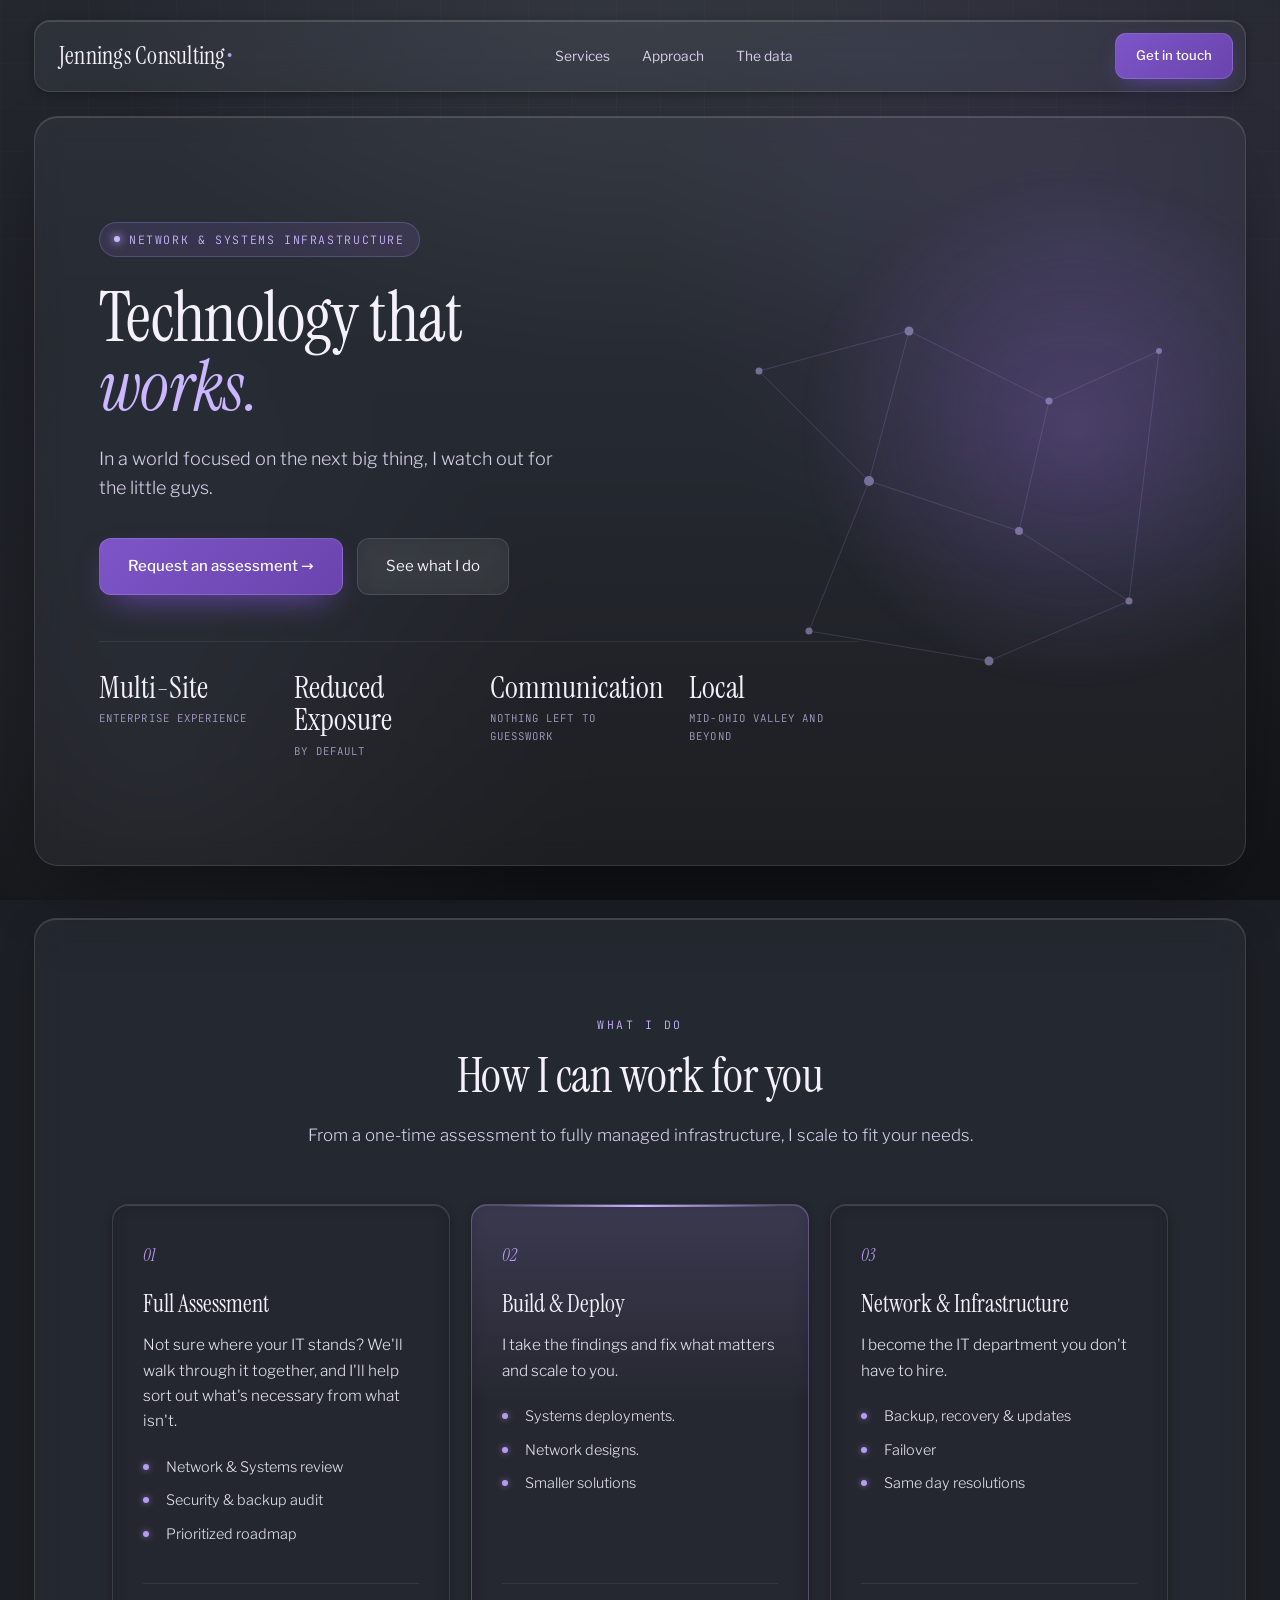
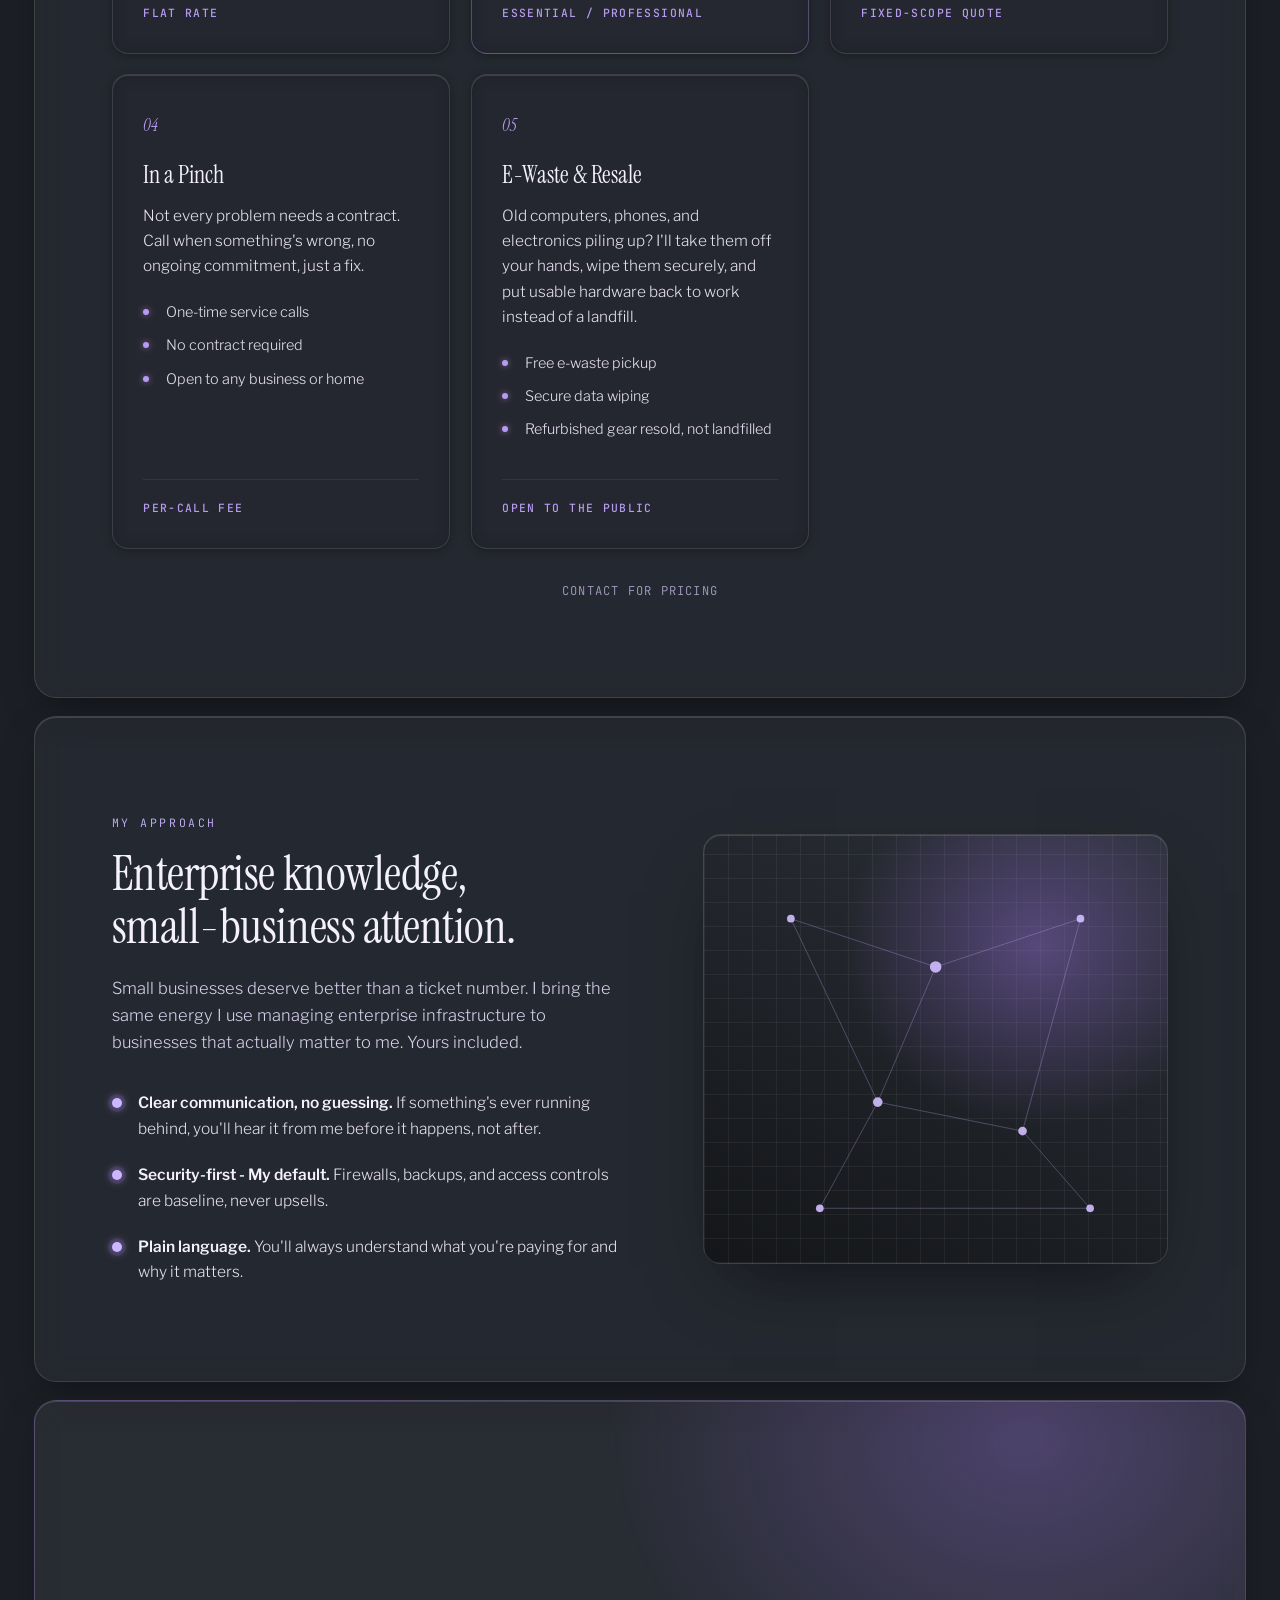
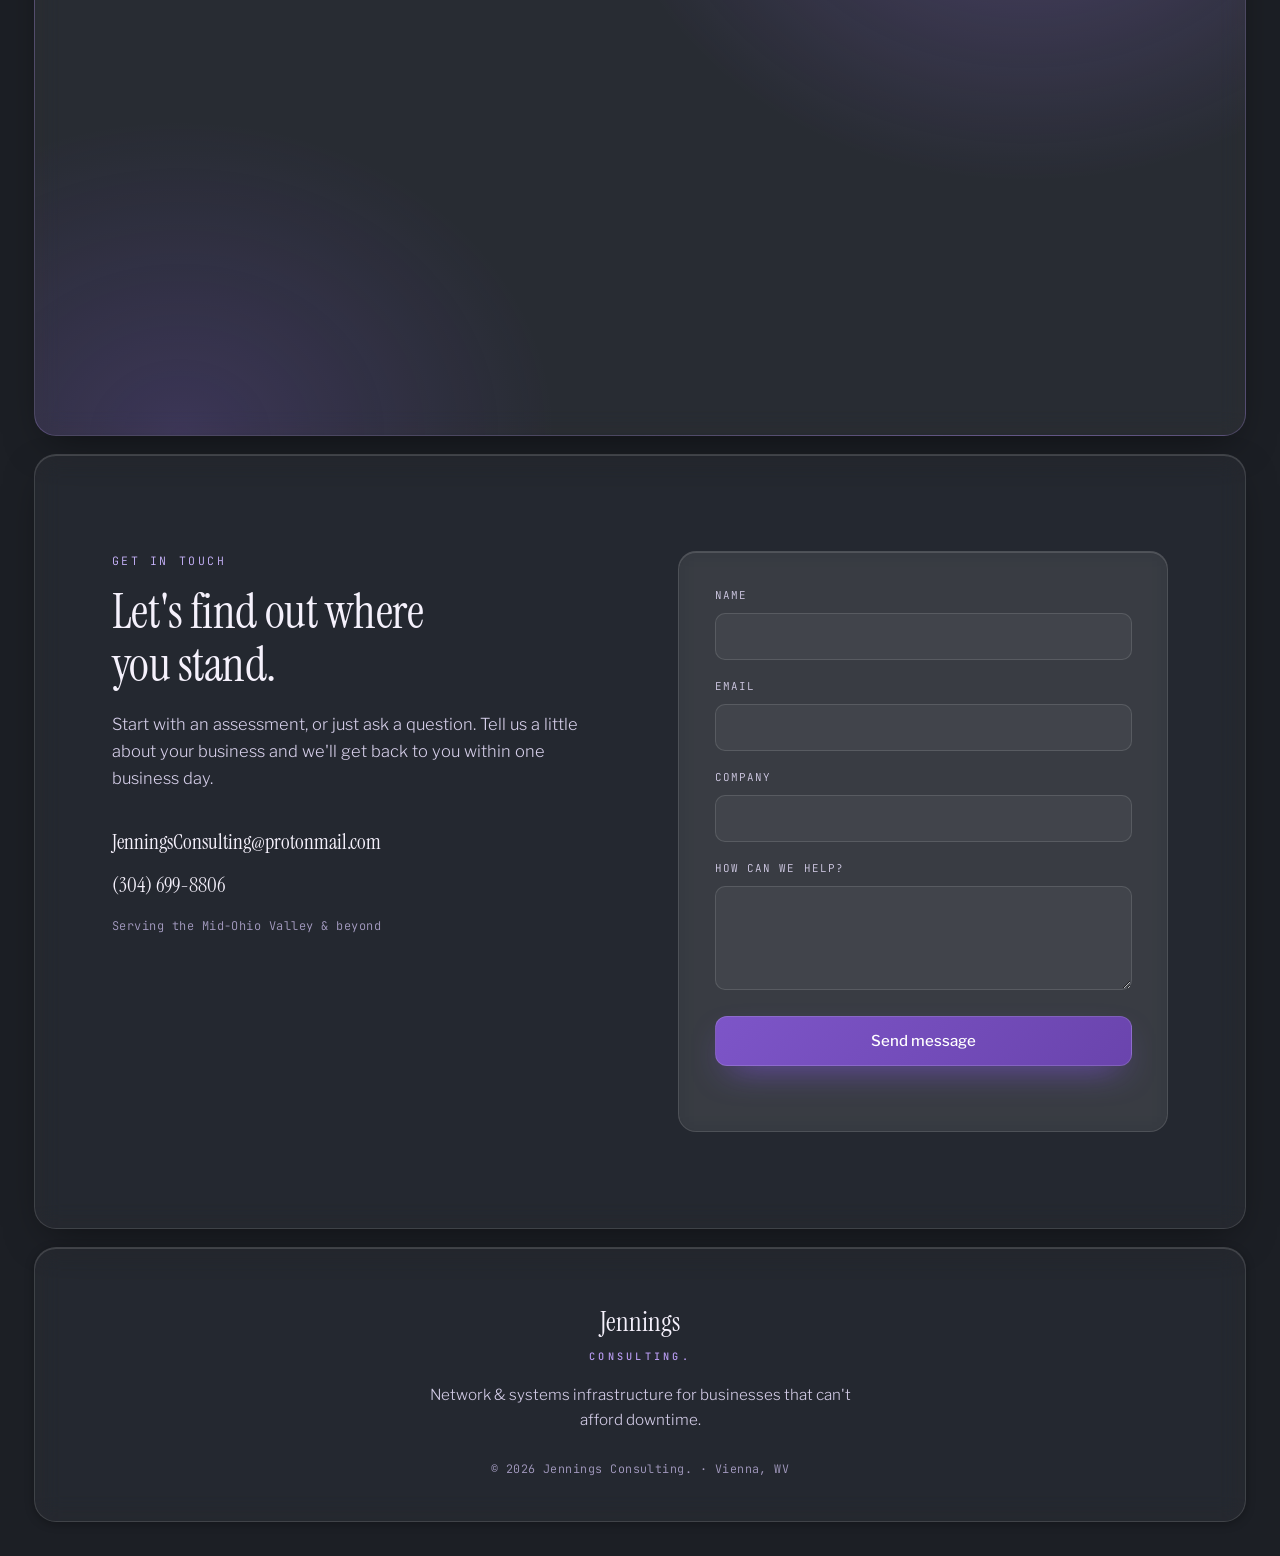
==== index.html @ bb474893 "Update index.html" ====
<!DOCTYPE html>
<html lang="en">
<head>
  <meta charset="UTF-8" />
  <meta name="viewport" content="width=device-width, initial-scale=1.0" />
  <title>Jennings Consulting — IT &amp; Network Infrastructure</title>
  <meta name="description" content="Jennings Consulting — managed IT, network infrastructure, and security for small businesses in the Mid-Ohio Valley." />
  <link rel="preconnect" href="https://fonts.googleapis.com" />
  <link rel="preconnect" href="https://fonts.gstatic.com" crossorigin />
  <link href="https://fonts.googleapis.com/css2?family=Instrument+Serif:ital@0;1&family=JetBrains+Mono:wght@400;500;600&family=Libre+Franklin:wght@300;400;500;600&display=swap" rel="stylesheet" />
  <link rel="stylesheet" href="style.css" />
</head>
<body>

  <nav id="nav">
    <a href="#top" class="nav-logo">Jennings Consulting<span class="logo-dot">•</span></a>
    <ul class="nav-links">
      <li><a href="#services">Services</a></li>
      <li><a href="#approach">Approach</a></li>
      <li><a href="stats.html">The data</a></li>
    </ul>
    <a href="#contact" class="nav-cta">Get in touch</a>
    <button class="hamburger" id="hamburger" aria-label="Open menu"><span></span><span></span><span></span></button>
  </nav>

  <div class="mobile-menu" id="mobileMenu">
    <a href="#services" class="mobile-link">Services</a>
    <a href="#approach" class="mobile-link">Approach</a>
    <a href="stats.html" class="mobile-link">The Numbers</a>
    <a href="#contact" class="mobile-link">Get in touch</a>
  </div>

  <!-- HERO -->
  <header class="hero" id="top">
    <div class="hero-panel-text">
      <div class="hero-deco" aria-hidden="true">
        <svg class="hero-nodes" viewBox="0 0 520 420" fill="none" xmlns="http://www.w3.org/2000/svg">
          <g stroke="rgba(190,165,245,0.35)" stroke-width="1">
            <line x1="70" y1="90" x2="220" y2="50"/><line x1="220" y1="50" x2="360" y2="120"/>
            <line x1="360" y1="120" x2="470" y2="70"/><line x1="220" y1="50" x2="180" y2="200"/>
            <line x1="180" y1="200" x2="70" y2="90"/><line x1="180" y1="200" x2="330" y2="250"/>
            <line x1="330" y1="250" x2="360" y2="120"/><line x1="330" y1="250" x2="440" y2="320"/>
            <line x1="180" y1="200" x2="120" y2="350"/><line x1="120" y1="350" x2="300" y2="380"/>
            <line x1="300" y1="380" x2="440" y2="320"/><line x1="470" y1="70" x2="440" y2="320"/>
          </g>
          <g fill="rgba(203,182,255,0.95)">
            <circle cx="70" cy="90" r="3.5"/><circle cx="220" cy="50" r="4.5" class="node-pulse"/>
            <circle cx="360" cy="120" r="3.5"/><circle cx="470" cy="70" r="3"/>
            <circle cx="180" cy="200" r="5" class="node-pulse"/><circle cx="330" cy="250" r="4"/>
            <circle cx="120" cy="350" r="3.5"/><circle cx="300" cy="380" r="4.5" class="node-pulse"/>
            <circle cx="440" cy="320" r="3.5"/>
          </g>
        </svg>
      </div>
      <div class="hero-content">
        <p class="hero-eyebrow reveal">Network &amp; Systems Infrastructure</p>
        <h1 class="hero-title reveal">Technology that<br /><em>works.</em></h1>
        <p class="hero-sub reveal">In a world focused on the next big thing, I watch out for the little guys.</p>
        <div class="hero-actions reveal">
          <a href="#contact" class="btn btn-solid">Request an assessment →</a>
          <a href="#services" class="btn btn-line">See what I do</a>
        </div>
        <div class="hero-stats reveal">
          <div class="trust-item"><span class="trust-num-text">Multi-Site</span><span class="trust-label">Enterprise experience</span></div>
          <div class="trust-item"><span class="trust-num-text">Reduced Exposure</span><span class="trust-label">By default</span></div>
          <div class="trust-item"><span class="trust-num-text">Communication</span><span class="trust-label">Nothing left to guesswork</span></div>
          <div class="trust-item"><span class="trust-num-text">Local</span><span class="trust-label">Mid-Ohio Valley and beyond</span></div>
        </div>
      </div>
    </div>
  </header>

  <!-- SERVICES -->
  <section class="section" id="services">
    <div class="section-head reveal">
      <p class="kicker">What I do</p>
      <h2 class="section-title">How I can work for you</h2>
      <p class="section-lead">From a one-time assessment to fully managed infrastructure, I scale to fit your needs.</p>
    </div>
    <div class="cards">
      <article class="card reveal">
        <div class="card-index">01</div>
        <h3 class="card-title">Full Assessment</h3>
        <p class="card-body">Not sure where your IT stands? We'll walk through it together, and I'll help sort out what's necessary from what isn't.</p>
        <ul class="card-list">
          <li>Network &amp; Systems review</li>
          <li>Security &amp; backup audit</li>
          <li>Prioritized roadmap</li>
        </ul>
        <span class="card-price">Flat rate</span>
      </article>
      <article class="card card-feature reveal">
        <div class="card-index">02</div>
        <h3 class="card-title">Build &amp; Deploy</h3>
        <p class="card-body">I take the findings and fix what matters and scale to you.</p>
        <ul class="card-list">
          <li>Systems deployments.</li>
          <li>Network designs.</li>
          <li>Smaller solutions</li>
        </ul>
        <span class="card-price">Essential / Professional</span>
      </article>
      <article class="card reveal">
        <div class="card-index">03</div>
        <h3 class="card-title">Network &amp; Infrastructure</h3>
        <p class="card-body">I become the IT department you don't have to hire.</p>
        <ul class="card-list">
          <li>Backup, recovery &amp; updates</li>
          <li>Failover</li>
          <li>Same day resolutions</li>
        </ul>
        <span class="card-price">Fixed-scope quote</span>
      </article>
      <article class="card reveal">
        <div class="card-index">04</div>
        <h3 class="card-title">In a Pinch</h3>
        <p class="card-body">Not every problem needs a contract. Call when something's wrong, no ongoing commitment, just a fix.</p>
        <ul class="card-list">
          <li>One-time service calls</li>
          <li>No contract required</li>
          <li>Open to any business or home</li>
        </ul>
        <span class="card-price">Per-call fee</span>
      </article>
      <article class="card reveal">
        <div class="card-index">05</div>
        <h3 class="card-title">E-Waste &amp; Resale</h3>
        <p class="card-body">Old computers, phones, and electronics piling up? I'll take them off your hands, wipe them securely, and put usable hardware back to work instead of a landfill.</p>
        <ul class="card-list">
          <li>Free e-waste pickup</li>
          <li>Secure data wiping</li>
          <li>Refurbished gear resold, not landfilled</li>
        </ul>
        <span class="card-price">Open to the public</span>
      </article>
    </div>
    <p class="cards-pricing-note">Contact for pricing</p>
  </section>

  <!-- APPROACH -->
  <section class="section approach" id="approach">
    <div class="approach-grid">
      <div class="approach-copy reveal">
        <p class="kicker">My approach</p>
        <h2 class="section-title">Enterprise knowledge,<br />small-business attention.</h2>
        <p class="approach-text">Small businesses deserve better than a ticket number. I bring the same energy I use managing enterprise infrastructure to businesses that actually matter to me. Yours included.</p>
        <div class="approach-points">
          <div class="ap-point"><span class="ap-mark"></span><div><strong>Clear communication, no guessing.</strong> If something's ever running behind, you'll hear it from me before it happens, not after.</div></div>
          <div class="ap-point"><span class="ap-mark"></span><div><strong>Security-first - My default.</strong> Firewalls, backups, and access controls are baseline, never upsells.</div></div>
          <div class="ap-point"><span class="ap-mark"></span><div><strong>Plain language.</strong> You'll always understand what you're paying for and why it matters.</div></div>
        </div>
      </div>
      <div class="approach-visual reveal" id="approachVisual" aria-hidden="true">
        <svg viewBox="0 0 480 430" fill="none" xmlns="http://www.w3.org/2000/svg">
          <g stroke="rgba(200,178,255,0.30)" stroke-width="1">
            <line x1="90" y1="80" x2="240" y2="130"/><line x1="240" y1="130" x2="390" y2="80"/>
            <line x1="240" y1="130" x2="180" y2="270"/><line x1="180" y1="270" x2="330" y2="300"/>
            <line x1="330" y1="300" x2="390" y2="80"/><line x1="90" y1="80" x2="180" y2="270"/>
            <line x1="180" y1="270" x2="120" y2="380"/><line x1="330" y1="300" x2="400" y2="380"/>
            <line x1="120" y1="380" x2="400" y2="380"/>
          </g>
          <g fill="rgba(210,190,255,0.9)">
            <circle cx="90" cy="80" r="4"/><circle cx="240" cy="130" r="6" class="node-pulse"/>
            <circle cx="390" cy="80" r="4"/><circle cx="180" cy="270" r="5" class="node-pulse"/>
            <circle cx="330" cy="300" r="4.5"/><circle cx="120" cy="380" r="4"/><circle cx="400" cy="380" r="4"/>
          </g>
        </svg>
      </div>
    </div>
  </section>

  <!-- SECURITY -->
  <section class="section healthcare" id="security">
    <div class="hc-inner reveal">
      <p class="kicker kicker-light">reliability</p>
      <h2 class="section-title section-title-light">The basics done right.</h2>
      <p class="hc-lead">Most small-business outages and breaches trace back to the fundamentals being skipped. We treat firewalls, backups, access controls, and monitoring as the baseline of every engagement — not options you find out you needed after something breaks.</p>
      <div class="hc-tags">
        <span>Firewall &amp; perimeter security</span>
        <span>Backups &amp; recovery</span>
        <span>Network segmentation</span>
        <span>Secure remote access</span>
        <span>Monitoring &amp; logging</span>
        <span>AI-assisted alerts</span>
      </div>
      <a href="stats.html" class="btn btn-line hc-btn">Why it matters →</a>
    </div>
  </section>

  <!-- CONTACT -->
  <section class="section contact" id="contact">
    <div class="contact-grid">
      <div class="contact-copy reveal">
        <p class="kicker">Get in touch</p>
        <h2 class="section-title">Let's find out where<br />you stand.</h2>
        <p class="contact-text">Start with an assessment, or just ask a question. Tell us a little about your business and we'll get back to you within one business day.</p>
        <div class="contact-direct">
          <a href="mailto:JenningsConsulting@protonmail.com" class="cd-link">JenningsConsulting@protonmail.com</a>
          <a href="tel:3046998806" class="cd-link">(304) 699-8806</a>
          <span class="cd-loc">Serving the Mid-Ohio Valley &amp; beyond</span>
        </div>
      </div>
      <div class="contact-form-wrap reveal">
        <form class="contact-form" id="contactForm" action="#" method="POST">
          <div class="field"><label for="name">Name</label><input type="text" id="name" name="name" required /></div>
          <div class="field"><label for="email">Email</label><input type="email" id="email" name="email" required /></div>
          <div class="field"><label for="company">Company</label><input type="text" id="company" name="company" /></div>
          <div class="field"><label for="message">How can we help?</label><textarea id="message" name="message" rows="4" required></textarea></div>
          <button type="submit" class="btn btn-solid btn-full">Send message</button>
          <p class="form-note" id="formNote"></p>
        </form>
      </div>
    </div>
  </section>

  <footer class="footer">
    <div class="footer-logo">Jennings<span class="logo-mark">Consulting.</span></div>
    <p class="footer-tag">Network &amp; systems infrastructure for businesses that can't afford downtime.</p>
    <p class="footer-fine">© <span id="year"></span> Jennings Consulting. · Vienna, WV</p>
  </footer>

  <script src="script.js"></script>
</body>
</html>
---- style.css ----
/* ============================================================
   JENNINGS CONSULTING — style.css  (dark "frosted violet" rebuild)
   Deep purple field, dark frosted-glass tiles with a light blur,
   off-white text, violet accents. Almost no solid white.
   ============================================================ */

:root {
  /* ----- BACKDROP ----- */
  --bg-0: #121316;                    /* deepest edge — charcoal             */
  --bg-1: #1c1f25;                    /* mid field — graphite                */

  /* ----- FROSTED TILES (low-alpha white over the dark field) ----- */
  --tile:        rgba(255,255,255,.045);
  --tile-hover:  rgba(255,255,255,.075);
  --tile-strong: rgba(255,255,255,.06);
  --card:        rgba(10,8,18,.22);   /* nested cards: subtle dark inset panel */
  --card-hover:  rgba(10,8,18,.10);
  --line:        rgba(255,255,255,.12);
  --line-soft:   rgba(255,255,255,.07);
  --edge-hi:     rgba(255,255,255,.14); /* top inset highlight               */

  /* ----- TEXT ----- */
  --ink:   #f5f1fc;                   /* headings / primary                  */
  --text:  #e6e0f2;                   /* body                                */
  --muted: #d6cfea;                   /* secondary                           */
  --faint: #a79ec4;                   /* captions / fine print               */

  /* ----- ACCENT (violet) ----- */
  --violet:        #b79bf0;           /* light violet — links, kickers       */
  --violet-bright: #cbb6ff;           /* hover / highlight                   */
  --violet-mid:    #8a63d4;
  --violet-deep:   #6a44ad;           /* solid button base                   */
  --violet-deep-2: #7d55c8;           /* solid button hover                  */
  --accent-tint:   rgba(150,110,225,.14);
  /* legacy hooks used by stats.js */
  --gold:      var(--violet);
  --gold-deep: var(--violet-deep);
  --gold-soft: var(--violet-bright);

  /* ----- EFFECTS ----- */
  --blur: blur(12px) saturate(1.25);
  --blur-lite: blur(10px) saturate(1.2);
  --shadow-sm: 0 2px 10px rgba(0,0,0,.28);
  --shadow-md: 0 14px 40px -14px rgba(0,0,0,.5);
  --shadow-lg: 0 30px 70px -28px rgba(0,0,0,.6);
  --glow:      0 0 0 1px rgba(150,110,225,.0);

  /* ----- TYPE ----- */
  --serif: 'Instrument Serif', Georgia, serif;
  --mono:  'JetBrains Mono', ui-monospace, monospace;
  --sans:  'Libre Franklin', system-ui, sans-serif;

  --gutter: clamp(16px, 3vw, 34px);
}

*, *::before, *::after { box-sizing: border-box; margin: 0; padding: 0; }
html { scroll-behavior: smooth; }

body {
  font-family: var(--sans);
  font-weight: 300;
  background: var(--bg-1);
  color: var(--text);
  line-height: 1.65;
  -webkit-font-smoothing: antialiased;
  overflow-x: hidden;
  position: relative;
}

/* Fixed backdrop: dark graphite field with soft neutral depth and a faint
   violet kiss to tie the accent in. The frosted tiles float over this. */
body::before {
  content: '';
  position: fixed; inset: 0; z-index: -2;
  background:
    radial-gradient(72vw 55vw at 50% -6%,  rgba(150,158,178,.14), transparent 60%),
    radial-gradient(55vw 50vw at 84% 26%,  rgba(150,120,215,.12), transparent 60%),
    radial-gradient(52vw 55vw at 12% 84%,  rgba(120,130,150,.10), transparent 62%),
    linear-gradient(180deg, #24272e 0%, var(--bg-1) 52%, var(--bg-0) 100%);
}
/* whisper-fine grid for depth behind the glass */
body::after {
  content: '';
  position: fixed; inset: 0; z-index: -1;
  background:
    repeating-linear-gradient(0deg,  rgba(255,255,255,.028) 0 1px, transparent 1px 44px),
    repeating-linear-gradient(90deg, rgba(255,255,255,.028) 0 1px, transparent 1px 44px);
  mask: radial-gradient(130% 90% at 50% 8%, #000 0%, transparent 72%);
  -webkit-mask: radial-gradient(130% 90% at 50% 8%, #000 0%, transparent 72%);
}

/* shared tile recipe */
.tile {
  background: var(--tile);
  backdrop-filter: var(--blur); -webkit-backdrop-filter: var(--blur);
  border: 1px solid var(--line);
  box-shadow: inset 0 1px 0 var(--edge-hi), var(--shadow-md);
}

/* ============================================================
   NAV
   ============================================================ */
#nav {
  position: fixed; top: 20px; left: var(--gutter); right: var(--gutter); z-index: 100;
  display: flex; align-items: center; justify-content: space-between;
  padding: 12px 12px 12px 24px; border-radius: 16px;
  background: rgba(255,255,255,.05);
  backdrop-filter: blur(14px) saturate(1.3); -webkit-backdrop-filter: blur(14px) saturate(1.3);
  border: 1px solid var(--line);
  box-shadow: inset 0 1px 0 var(--edge-hi), var(--shadow-sm);
  transition: top .3s ease, background .3s ease, box-shadow .3s ease;
}
#nav.scrolled { top: 12px; background: rgba(28,31,37,.6); box-shadow: inset 0 1px 0 var(--edge-hi), var(--shadow-md); }
.nav-logo { font-family: var(--serif); font-size: 1.5rem; font-weight: 400; letter-spacing: .01em; color: var(--ink); text-decoration: none; }
.logo-dot { color: var(--violet); }
.logo-mark { display: block; font-family: var(--mono); font-size: .64rem; font-weight: 500; letter-spacing: .32em; text-transform: uppercase; color: var(--violet); margin-top: 3px; }
.nav-links { display: flex; align-items: center; gap: 32px; list-style: none; }
.nav-links a { font-family: var(--sans); font-size: .86rem; font-weight: 400; color: var(--muted); text-decoration: none; transition: color .25s; }
.nav-links a:hover { color: var(--ink); }
.nav-current { color: var(--violet) !important; }
.nav-cta {
  font-family: var(--sans); font-size: .82rem; font-weight: 500; color: #fff; text-decoration: none;
  padding: 11px 20px; border-radius: 11px;
  background: linear-gradient(135deg, var(--violet-deep-2), var(--violet-deep));
  border: 1px solid rgba(255,255,255,.12);
  box-shadow: 0 8px 22px -10px rgba(120,80,220,.8);
  transition: transform .2s ease, box-shadow .25s;
}
.nav-cta:hover { transform: translateY(-1px); box-shadow: 0 12px 28px -10px rgba(140,95,235,.9); }

.hamburger { display: none; flex-direction: column; gap: 5px; background: none; border: none; cursor: pointer; padding: 6px; }
.hamburger span { width: 22px; height: 2px; background: var(--ink); border-radius: 2px; transition: .3s; }

.mobile-menu {
  position: fixed; top: 0; right: -100%; width: 78%; max-width: 320px; height: 100vh;
  background: rgba(24,27,32,.88);
  backdrop-filter: var(--blur); -webkit-backdrop-filter: var(--blur);
  border-left: 1px solid var(--line); z-index: 99;
  display: flex; flex-direction: column; justify-content: center; gap: 1.7rem; padding: 0 2.5rem;
  transition: right .4s cubic-bezier(.7,0,.3,1);
}
.mobile-menu.open { right: 0; }
.mobile-link { font-family: var(--serif); font-size: 1.7rem; color: var(--ink); text-decoration: none; transition: color .25s; }
.mobile-link:hover { color: var(--violet); }

/* ============================================================
   BUTTONS
   ============================================================ */
.btn { display: inline-block; font-family: var(--sans); font-size: .9375rem; padding: 15px 28px; border-radius: 12px; text-decoration: none; cursor: pointer; border: none; transition: transform .2s ease, box-shadow .25s, background .25s, border-color .25s, color .25s; }
.btn-solid {
  font-weight: 500; color: #fff;
  background: linear-gradient(135deg, var(--violet-deep-2), var(--violet-deep));
  border: 1px solid rgba(255,255,255,.14);
  box-shadow: 0 14px 34px -14px rgba(130,85,225,.85);
}
.btn-solid:hover { transform: translateY(-2px); box-shadow: 0 18px 40px -14px rgba(150,100,240,.95); }
.btn-line {
  font-weight: 400; color: var(--ink);
  background: rgba(255,255,255,.05);
  border: 1px solid var(--line);
  backdrop-filter: var(--blur-lite); -webkit-backdrop-filter: var(--blur-lite);
}
.btn-line:hover { transform: translateY(-2px); border-color: rgba(183,155,240,.6); color: var(--violet-bright); }
.btn-full { width: 100%; text-align: center; }

/* ============================================================
   HERO
   ============================================================ */
.hero { position: relative; min-height: 100vh; display: flex; align-items: stretch; padding: 116px var(--gutter) var(--gutter); }
.hero-panel-text {
  position: relative; overflow: hidden;
  flex: 1; display: flex; flex-direction: column; justify-content: center;
  padding: clamp(2.6rem, 6vh, 4.6rem) clamp(2rem, 5vw, 4.6rem);
  border-radius: 24px;
  background: var(--tile);
  backdrop-filter: var(--blur); -webkit-backdrop-filter: var(--blur);
  border: 1px solid var(--line);
  box-shadow: inset 0 1px 0 var(--edge-hi), var(--shadow-lg);
}
/* soft glow + node motif filling the right side so the hero isn't a void */
.hero-deco { position: absolute; inset: 0; z-index: 0; pointer-events: none; }
.hero-deco::before { content: ''; position: absolute; right: -8%; top: 8%; width: 55%; height: 84%; background: radial-gradient(60% 60% at 60% 40%, rgba(150,110,225,.28), transparent 68%); filter: blur(8px); }
.hero-nodes { position: absolute; right: 3%; top: 50%; transform: translateY(-50%); width: min(46%, 520px); height: 80%; opacity: .5; }
.hero-content { position: relative; z-index: 2; max-width: 760px; }
.hero-eyebrow {
  display: inline-flex; align-items: center; gap: 9px; align-self: flex-start;
  font-family: var(--mono); font-size: .72rem; letter-spacing: .14em; text-transform: uppercase; color: var(--violet-bright);
  margin-bottom: 26px; padding: 7px 14px; border-radius: 100px;
  border: 1px solid rgba(183,155,240,.24); background: var(--accent-tint);
}
.hero-eyebrow::before { content: ''; width: 6px; height: 6px; border-radius: 50%; background: var(--violet-bright); box-shadow: 0 0 8px 1px rgba(183,155,240,.9); }
.hero-title { font-family: var(--serif); font-weight: 400; font-size: clamp(3rem, 5.4vw, 5.25rem); line-height: 1.0; color: var(--ink); letter-spacing: -.01em; }
.hero-title em { color: var(--violet-bright); font-style: italic; }
.hero-sub { font-size: 1.125rem; line-height: 1.6; font-weight: 300; color: var(--muted); max-width: 470px; margin: 24px 0 0; }
.hero-actions { display: flex; gap: 14px; flex-wrap: wrap; margin-top: 36px; }

.hero-stats { display: grid; grid-template-columns: repeat(4, 1fr); gap: clamp(1.2rem, 2vw, 2rem); margin-top: 46px; padding-top: 30px; border-top: 1px solid var(--line-soft); }
.trust-item { display: flex; flex-direction: column; }
.trust-num-text { font-family: var(--serif); font-size: clamp(1.5rem, 2.4vw, 2.2rem); font-weight: 400; color: var(--ink); line-height: 1.05; }
.trust-label { font-family: var(--mono); font-size: .67rem; letter-spacing: .1em; text-transform: uppercase; color: var(--faint); margin-top: 6px; }

/* ============================================================
   SECTION SHELL
   ============================================================ */
.section {
  margin: 18px var(--gutter);
  padding: clamp(3.4rem, 8vw, 6rem) clamp(1.6rem, 6vw, 5rem);
  border-radius: 22px;
  background: var(--tile);
  backdrop-filter: var(--blur); -webkit-backdrop-filter: var(--blur);
  border: 1px solid var(--line);
  box-shadow: inset 0 1px 0 var(--edge-hi), var(--shadow-md);
}
.section-head { max-width: 720px; margin: 0 auto 3.4rem; text-align: center; }
.kicker { font-family: var(--mono); font-size: .72rem; letter-spacing: .22em; text-transform: uppercase; color: var(--violet-bright); margin-bottom: 1rem; }
.section-title { font-family: var(--serif); font-weight: 400; font-size: clamp(1.9rem, 4.2vw, 3rem); line-height: 1.1; letter-spacing: -.01em; color: var(--ink); }
.section-lead { font-size: 1.05rem; color: var(--muted); margin-top: 1.2rem; }

/* ----- SERVICE CARDS ----- */
.cards { display: grid; grid-template-columns: repeat(3, 1fr); gap: 1.3rem; max-width: 1180px; margin: 0 auto; }
.cards > .card:nth-child(4), .cards > .card:nth-child(5) { grid-column: span 1; }
@media (min-width: 881px) and (max-width: 1120px) {
  .cards { grid-template-columns: repeat(2, 1fr); max-width: 780px; }
}
.card {
  position: relative; display: flex; flex-direction: column;
  padding: 2.3rem 1.9rem 1.9rem; border-radius: 16px;
  background: var(--card);
  backdrop-filter: var(--blur-lite); -webkit-backdrop-filter: var(--blur-lite);
  border: 1px solid var(--line);
  box-shadow: inset 0 1px 0 var(--edge-hi), var(--shadow-sm);
  transition: transform .3s ease, box-shadow .3s ease, border-color .3s ease, background .3s ease;
}
.card:hover { transform: translateY(-5px); background: var(--card-hover); border-color: rgba(183,155,240,.4); box-shadow: inset 0 1px 0 var(--edge-hi), var(--shadow-lg); }
.card-feature { background: linear-gradient(180deg, var(--accent-tint), var(--card) 46%); border-color: rgba(183,155,240,.34); }
.card-feature::before { content: ''; position: absolute; top: 0; left: 1.9rem; right: 1.9rem; height: 2px; background: linear-gradient(90deg, transparent, var(--violet-bright), transparent); }
.card-index { font-family: var(--serif); font-size: 1.05rem; font-style: italic; color: var(--violet); margin-bottom: 1.3rem; }
.card-title { font-family: var(--serif); font-weight: 400; font-size: 1.5rem; line-height: 1.15; color: var(--ink); margin-bottom: .9rem; }
.card-body { font-size: .96rem; color: var(--text); margin-bottom: 1.4rem; }
.card-list { list-style: none; margin-bottom: 1.7rem; }
.card-list li { position: relative; padding-left: 1.4rem; font-size: .9rem; color: var(--text); margin-bottom: .6rem; }
.card-list li::before { content: ''; position: absolute; left: 0; top: .55em; width: 6px; height: 6px; background: var(--violet); border-radius: 50%; box-shadow: 0 0 7px 0 rgba(183,155,240,.7); }
.card-price { margin-top: auto; padding-top: 1.2rem; border-top: 1px solid var(--line-soft); font-family: var(--mono); font-size: .71rem; letter-spacing: .12em; text-transform: uppercase; color: var(--violet); font-weight: 500; }
.cards-pricing-note { text-align: center; margin-top: 2rem; font-family: var(--mono); letter-spacing: .1em; text-transform: uppercase; font-size: .76rem; color: var(--faint); }

/* ============================================================
   APPROACH (split)
   ============================================================ */
.approach-grid { display: grid; grid-template-columns: 1.05fr .95fr; gap: clamp(2rem, 6vw, 5rem); align-items: center; max-width: 1180px; margin: 0 auto; }
.approach-text { font-size: 1.03rem; color: var(--muted); margin: 1.3rem 0 2.1rem; }
.approach-points { display: flex; flex-direction: column; gap: 1.3rem; }
.ap-point { display: flex; gap: 1rem; font-size: .97rem; color: var(--text); }
.ap-point strong { font-weight: 600; color: var(--ink); }
.ap-mark { flex-shrink: 0; width: 10px; height: 10px; margin-top: .5em; background: var(--violet-bright); border-radius: 50%; box-shadow: 0 0 0 4px var(--accent-tint), 0 0 10px 1px rgba(183,155,240,.6); }
.approach-visual {
  position: relative; min-height: 430px; border-radius: 18px; overflow: hidden;
  background:
    repeating-linear-gradient(0deg,  rgba(255,255,255,.05) 0 1px, transparent 1px 24px),
    repeating-linear-gradient(90deg, rgba(255,255,255,.05) 0 1px, transparent 1px 24px),
    linear-gradient(205deg, #2b2f37 0%, #141619 100%);
  border: 1px solid var(--line);
  box-shadow: inset 0 1px 0 var(--edge-hi), var(--shadow-lg);
}
.approach-visual::after { content: ''; position: absolute; inset: 0; background: radial-gradient(66% 66% at 72% 26%, rgba(160,120,235,.4), transparent 64%); }
.approach-visual svg { position: absolute; inset: 0; width: 100%; height: 100%; z-index: 1; }

/* ============================================================
   SECURITY BAND — a stronger-glow feature tile
   ============================================================ */
.healthcare {
  position: relative; overflow: hidden;
  background:
    radial-gradient(58% 90% at 82% 6%, rgba(160,120,235,.30), transparent 60%),
    radial-gradient(50% 80% at 12% 100%, rgba(130,90,215,.22), transparent 62%),
    var(--tile-strong);
  border: 1px solid rgba(183,155,240,.26);
}
.hc-inner { max-width: 820px; margin: 0 auto; text-align: center; position: relative; z-index: 1; }
.kicker-light { color: var(--violet-bright); }
.section-title-light { color: var(--ink); }
.hc-lead { font-size: 1.08rem; color: var(--muted); margin: 1.3rem auto 2.3rem; max-width: 660px; }
.hc-tags { display: flex; flex-wrap: wrap; gap: .75rem; justify-content: center; }
.hc-tags span { font-family: var(--mono); font-size: .75rem; letter-spacing: .03em; padding: .55rem 1.05rem; border: 1px solid rgba(183,155,240,.28); border-radius: 100px; color: var(--violet-bright); background: var(--accent-tint); }
.hc-btn { margin-top: 2.2rem; }

/* ============================================================
   CONTACT
   ============================================================ */
.contact-grid { display: grid; grid-template-columns: 1fr 1fr; gap: clamp(2rem, 6vw, 5rem); align-items: start; max-width: 1100px; margin: 0 auto; }
.contact-text { font-size: 1.03rem; color: var(--muted); margin: 1.2rem 0 2rem; }
.contact-direct { display: flex; flex-direction: column; gap: .55rem; }
.cd-link { font-family: var(--serif); font-size: 1.3rem; color: var(--ink); text-decoration: none; transition: color .25s; width: fit-content; }
.cd-link:hover { color: var(--violet-bright); }
.cd-loc { font-family: var(--mono); font-size: .75rem; letter-spacing: .04em; color: var(--faint); margin-top: .4rem; }

.contact-form-wrap { border-radius: 18px; padding: 2.2rem; background: var(--tile-strong); backdrop-filter: var(--blur-lite); -webkit-backdrop-filter: var(--blur-lite); border: 1px solid var(--line); box-shadow: inset 0 1px 0 var(--edge-hi); }
.field { margin-bottom: 1.15rem; }
.field label { display: block; font-family: var(--mono); font-size: .68rem; letter-spacing: .1em; text-transform: uppercase; color: var(--muted); margin-bottom: .5rem; }
.field input, .field textarea { width: 100%; font-family: var(--sans); font-size: .98rem; color: var(--ink); background: rgba(255,255,255,.045); border: 1px solid var(--line); border-radius: 10px; padding: .8rem .9rem; transition: border-color .25s, box-shadow .25s, background .25s; resize: vertical; }
.field input::placeholder, .field textarea::placeholder { color: var(--faint); }
.field input:focus, .field textarea:focus { outline: none; border-color: rgba(183,155,240,.65); background: rgba(255,255,255,.06); box-shadow: 0 0 0 3px rgba(150,110,225,.18); }
.form-note { font-family: var(--mono); font-size: .8rem; color: var(--violet-bright); margin-top: .9rem; min-height: 1.2em; }

/* ============================================================
   FOOTER
   ============================================================ */
.footer { margin: 18px var(--gutter) var(--gutter); border-radius: 22px; text-align: center; padding: 3.2rem 6vw 2.6rem; background: var(--tile); backdrop-filter: var(--blur); -webkit-backdrop-filter: var(--blur); border: 1px solid var(--line); box-shadow: inset 0 1px 0 var(--edge-hi), var(--shadow-sm); }
.footer-logo { font-family: var(--serif); font-size: 1.7rem; font-weight: 400; color: var(--ink); }
.footer-logo .logo-mark { color: var(--violet); margin: 5px auto 0; }
.footer-tag { color: var(--muted); max-width: 460px; margin: 1rem auto 1.7rem; font-size: .95rem; }
.footer-fine { font-family: var(--mono); font-size: .73rem; color: var(--faint); letter-spacing: .04em; }

/* ============================================================
   REVEAL
   ============================================================ */
.reveal { opacity: 0; transform: translateY(24px); transition: opacity .7s ease, transform .7s ease; }
.reveal.in { opacity: 1; transform: none; }
@media (prefers-reduced-motion: reduce) { .reveal { opacity: 1; transform: none; transition: none; } html { scroll-behavior: auto; } .node-pulse { animation: none !important; } }

/* ============================================================
   RESPONSIVE
   ============================================================ */
@media (max-width: 880px) {
  .nav-links, .nav-cta { display: none; }
  #nav { padding: 11px 14px 11px 18px; }
  .hamburger { display: flex; }
  .cards { grid-template-columns: 1fr; max-width: 460px; }
  .approach-grid, .contact-grid { grid-template-columns: 1fr; }
  .approach-visual { min-height: 240px; order: -1; }
  .hero { flex-direction: column; padding: 92px var(--gutter) var(--gutter); }
  .hero-nodes, .hero-deco::before { display: none; }
  .hero-stats { grid-template-columns: repeat(2, 1fr); gap: 1.4rem 2rem; margin-top: 30px; padding-top: 24px; }
  .section, .footer { margin: 12px var(--gutter); }
  #nav, .section, .footer, .hero-panel-text, .card { backdrop-filter: blur(9px) saturate(1.15); -webkit-backdrop-filter: blur(9px) saturate(1.15); }
}

/* ============================================================
   STATS PAGE
   ============================================================ */
.stats-hero {
  margin: 18px var(--gutter); border-radius: 22px; padding: 7.4rem 6vw 3.4rem; text-align: center;
  background: radial-gradient(56% 74% at 84% 0%, rgba(160,120,235,.22), transparent 60%), var(--tile);
  backdrop-filter: var(--blur); -webkit-backdrop-filter: var(--blur);
  border: 1px solid var(--line); box-shadow: inset 0 1px 0 var(--edge-hi), var(--shadow-md);
}
.stats-hero-inner { max-width: 760px; margin: 0 auto; }
.stats-title { font-family: var(--serif); font-weight: 400; font-size: clamp(2.2rem, 5.6vw, 4rem); line-height: 1.08; letter-spacing: -.01em; color: var(--ink); margin: .4rem 0 1.4rem; }
.stats-sub { font-size: 1.05rem; color: var(--muted); max-width: 620px; margin: 0 auto; }
.stats-section { padding-top: 2.2rem; }

.stat-grid { display: grid; grid-template-columns: repeat(3, 1fr); gap: 1.2rem; max-width: 1180px; margin: 0 auto; }
.stat-grid:has(.stat-card:only-child) { grid-template-columns: 1fr; max-width: 480px; }
.stat-card { display: flex; flex-direction: column; padding: 2rem 1.7rem; border-radius: 16px; background: var(--card); backdrop-filter: var(--blur-lite); -webkit-backdrop-filter: var(--blur-lite); border: 1px solid var(--line); box-shadow: inset 0 1px 0 var(--edge-hi), var(--shadow-sm); transition: transform .3s ease, box-shadow .3s ease, border-color .3s ease, background .3s ease, opacity .7s ease; }
.stat-card:hover { transform: translateY(-5px); background: var(--card-hover); border-color: rgba(183,155,240,.4); box-shadow: inset 0 1px 0 var(--edge-hi), var(--shadow-lg); }
.stat-figure { font-family: var(--serif); font-weight: 400; line-height: 1; color: var(--violet-bright); display: flex; align-items: flex-start; margin-bottom: 1rem; }
.stat-prefix { font-size: 2rem; margin-top: .35rem; }
.stat-value { font-size: clamp(2.8rem, 5.6vw, 3.7rem); }
.stat-label { font-family: var(--serif); font-size: 1.18rem; font-weight: 400; line-height: 1.25; color: var(--ink); margin-bottom: .7rem; }
.stat-detail { font-size: .92rem; color: var(--text); margin-bottom: 1.3rem; }
.stat-source { margin-top: auto; padding-top: 1rem; border-top: 1px solid var(--line-soft); font-family: var(--mono); font-size: .66rem; letter-spacing: .1em; text-transform: uppercase; color: var(--faint); }

.chart-section-alt { background: var(--tile-strong); }
.chart-wrap { max-width: 880px; margin: 0 auto; }
.chart-head { text-align: center; margin-bottom: 2.8rem; }
.chart-note { font-size: 1rem; color: var(--muted); margin-top: 1rem; }
.chart-source { text-align: center; font-family: var(--mono); font-size: .71rem; letter-spacing: .08em; text-transform: uppercase; color: var(--faint); margin-top: 2.4rem; }

.bar-chart { display: flex; flex-direction: column; gap: 1.7rem; }
.bar-row { display: flex; flex-direction: column; gap: .5rem; }
.bar-label { font-size: .95rem; font-weight: 500; color: var(--ink); }
.bar-track { background: rgba(255,255,255,.05); border: 1px solid var(--line); border-radius: 100px; height: 40px; overflow: hidden; }
.bar-fill { width: 0; height: 100%; border-radius: 100px; background: linear-gradient(90deg, var(--violet-deep), var(--violet-bright)); display: flex; align-items: center; justify-content: flex-end; box-shadow: 0 0 18px -2px rgba(150,110,225,.6); transition: width 1.3s cubic-bezier(.2,.7,.2,1); }
.bar-val { color: #fff; font-weight: 600; font-size: .95rem; padding-right: 1rem; }

.donut-wrap { display: flex; align-items: center; justify-content: center; gap: clamp(2rem, 6vw, 4.5rem); flex-wrap: wrap; }
.donut { width: clamp(220px, 40vw, 300px); height: clamp(220px, 40vw, 300px); }
.donut-seg { transition: stroke-dasharray 1.2s cubic-bezier(.2,.7,.2,1); }
.donut-legend { list-style: none; display: flex; flex-direction: column; gap: 1rem; }
.donut-legend li { display: flex; align-items: center; gap: .8rem; font-size: .98rem; color: var(--text); }
.legend-dot { width: 14px; height: 14px; border-radius: 4px; flex-shrink: 0; }
.legend-label { flex: 1; }
.legend-val { font-family: var(--mono); font-weight: 600; color: var(--violet-bright); }

.stats-cta .btn { margin-top: 2rem; }

.sources-section { max-width: 880px; margin: 18px auto; padding: 2.3rem 2.5rem 2.5rem; border-radius: 18px; background: var(--tile); backdrop-filter: var(--blur); -webkit-backdrop-filter: var(--blur); border: 1px solid var(--line); box-shadow: inset 0 1px 0 var(--edge-hi), var(--shadow-sm); }
.sources-title { font-family: var(--serif); font-size: 1.5rem; font-weight: 400; color: var(--ink); margin-bottom: 1.3rem; }
.sources-list { list-style: none; display: flex; flex-direction: column; gap: .85rem; margin-bottom: 2rem; }
.sources-list li { display: flex; flex-direction: column; padding-bottom: .85rem; border-bottom: 1px solid var(--line-soft); }
.sources-list strong { font-weight: 600; color: var(--ink); font-size: .97rem; }
.sources-list span { font-size: .85rem; color: var(--muted); margin-top: .15rem; }
.sources-fine { font-size: .81rem; color: var(--faint); line-height: 1.6; }

@media (max-width: 880px) {
  .stat-grid { grid-template-columns: 1fr; max-width: 460px; }
  .donut-wrap { flex-direction: column; }
  .stats-hero, .sources-section { margin: 12px var(--gutter); }
}

/* ============================================================
   NODE MOTIF PULSE (signature)
   ============================================================ */
.node-pulse { transform-box: fill-box; transform-origin: center; animation: nodePulse 3.4s ease-in-out infinite; }
.node-pulse:nth-of-type(2) { animation-delay: .8s; }
.node-pulse:nth-of-type(3) { animation-delay: 1.6s; }
@keyframes nodePulse {
  0%, 100% { opacity: .55; }
  50%      { opacity: 1; filter: drop-shadow(0 0 6px rgba(203,182,255,.9)); }
}
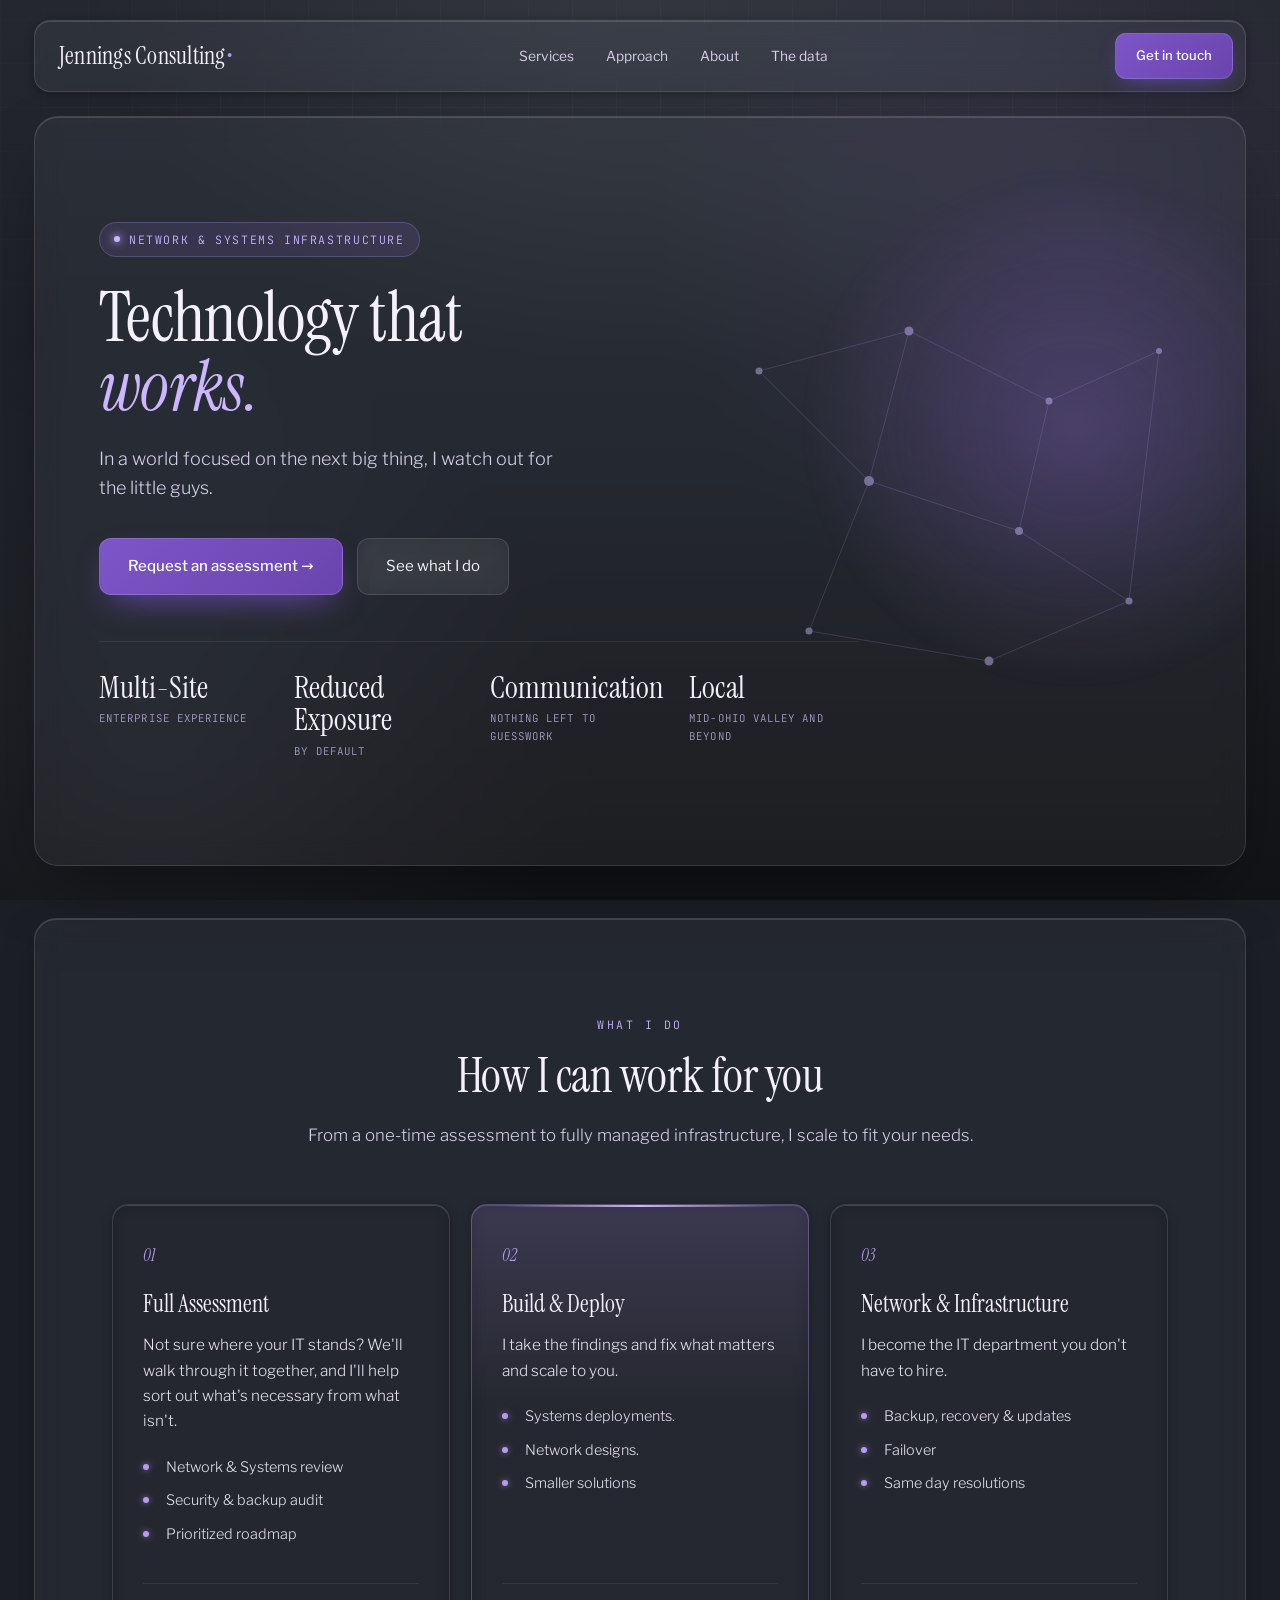
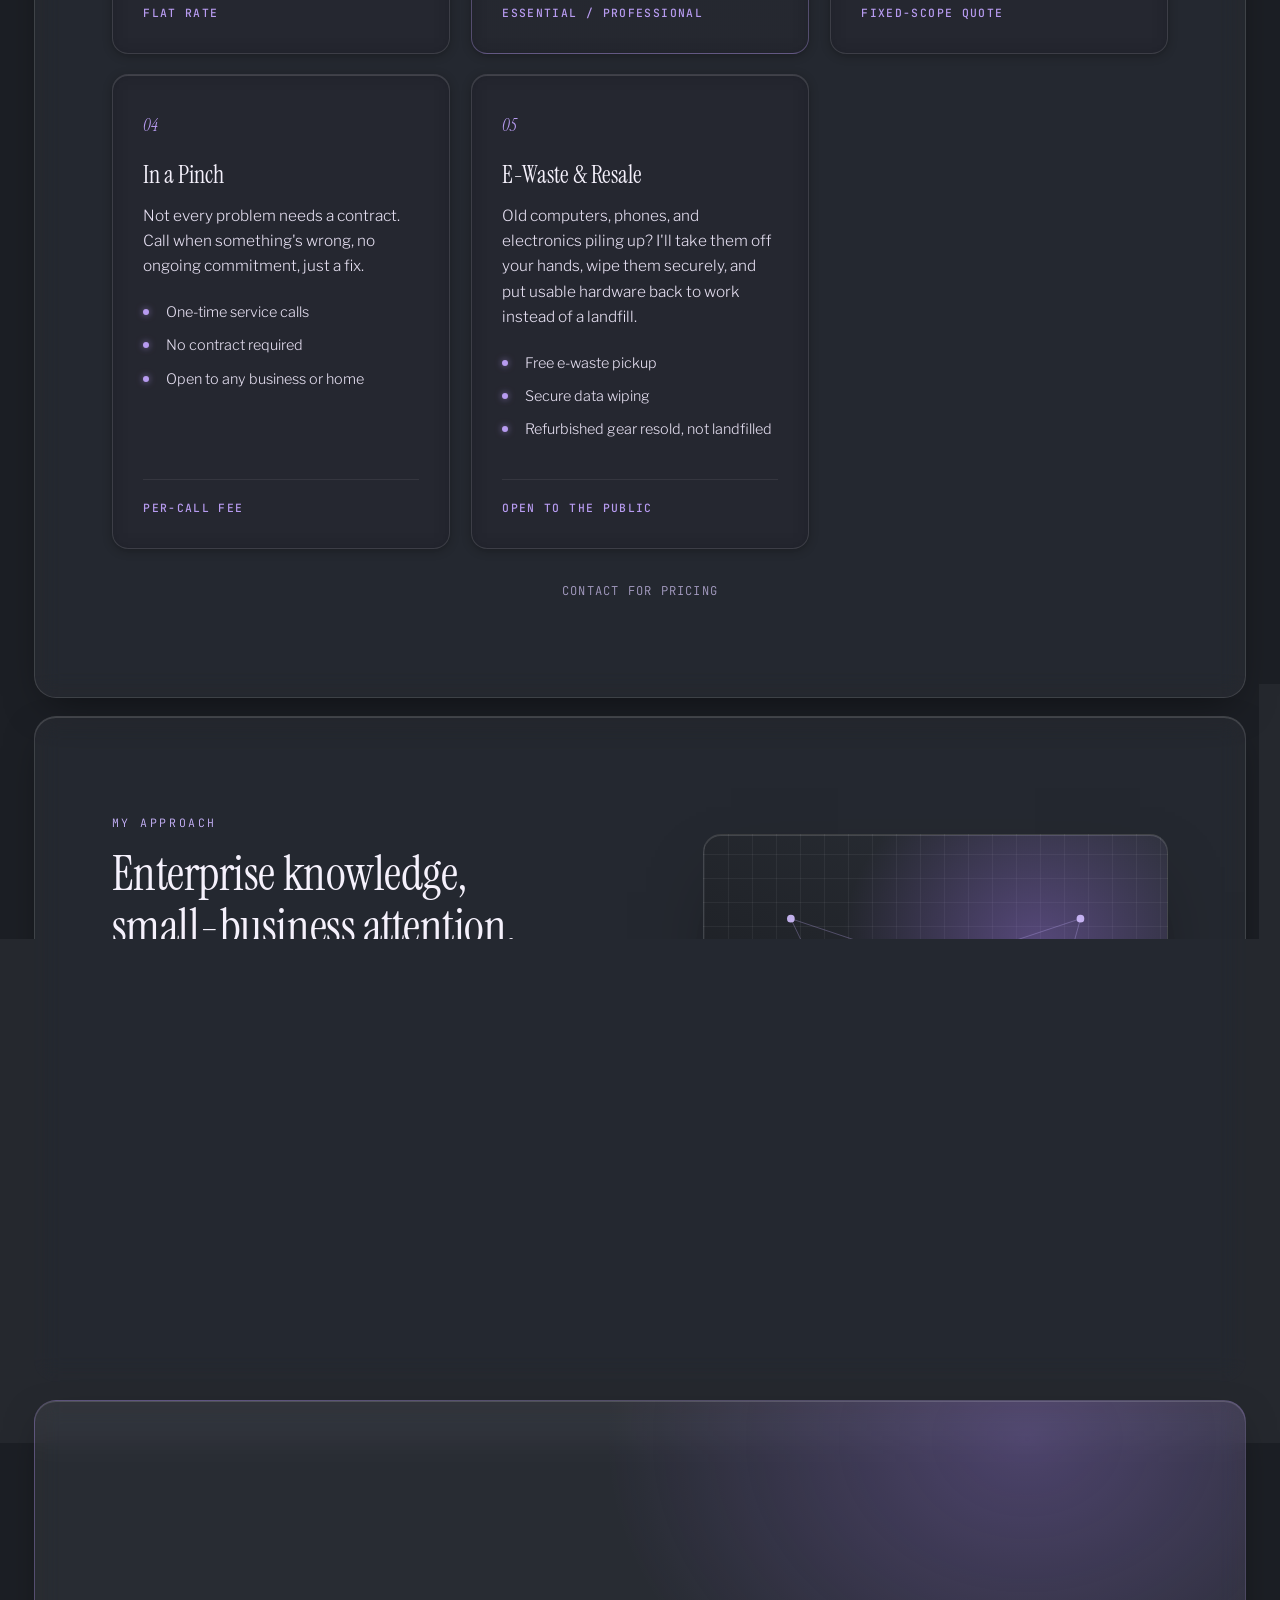
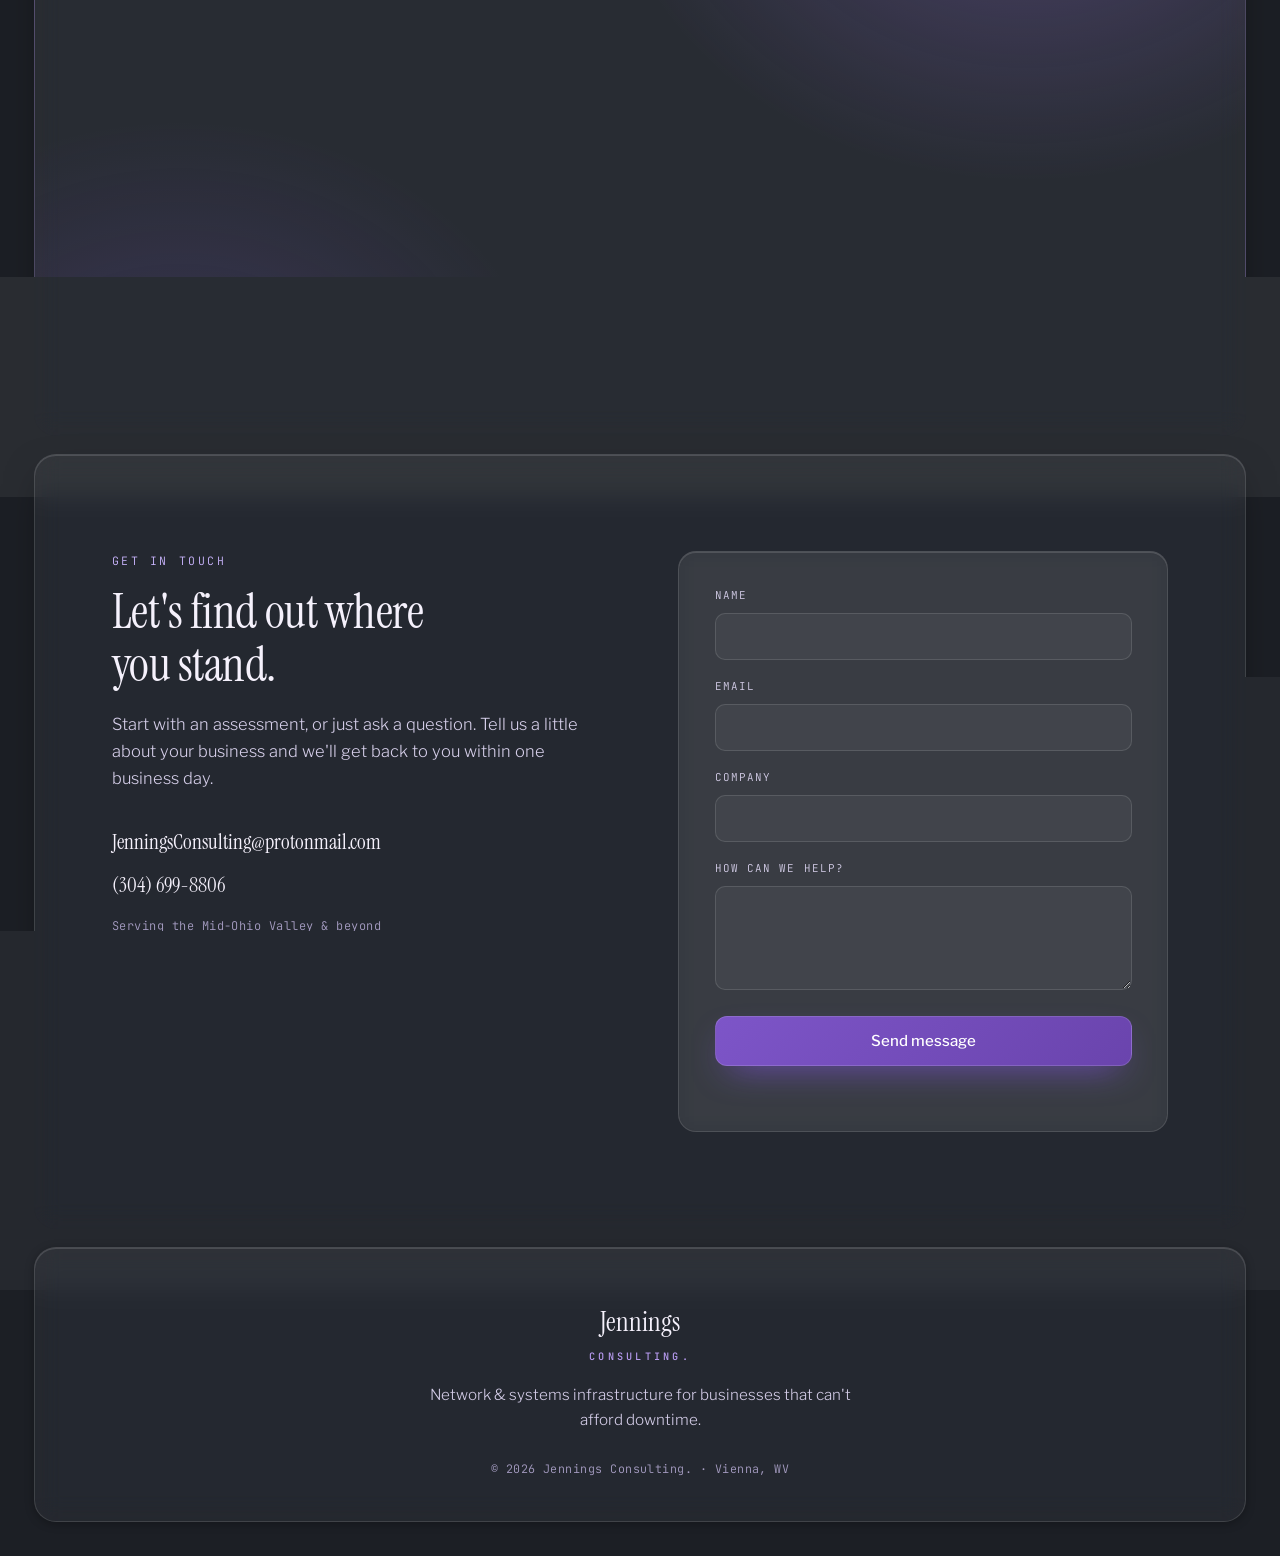
==== commit bff2c41c: "Update Made some small changed to index and added and about page for mission statement" ====
--- a/index.html
+++ b/index.html
@@ -17,6 +17,7 @@
     <ul class="nav-links">
       <li><a href="#services">Services</a></li>
       <li><a href="#approach">Approach</a></li>
+      <li><a href="about.html">About</a></li>
       <li><a href="stats.html">The data</a></li>
     </ul>
     <a href="#contact" class="nav-cta">Get in touch</a>
@@ -26,7 +27,8 @@
   <div class="mobile-menu" id="mobileMenu">
     <a href="#services" class="mobile-link">Services</a>
     <a href="#approach" class="mobile-link">Approach</a>
-    <a href="stats.html" class="mobile-link">The Numbers</a>
+    <a href="about.html" class="mobile-link">About</a>
+    <a href="stats.html" class="mobile-link">The data</a>
     <a href="#contact" class="mobile-link">Get in touch</a>
   </div>
 
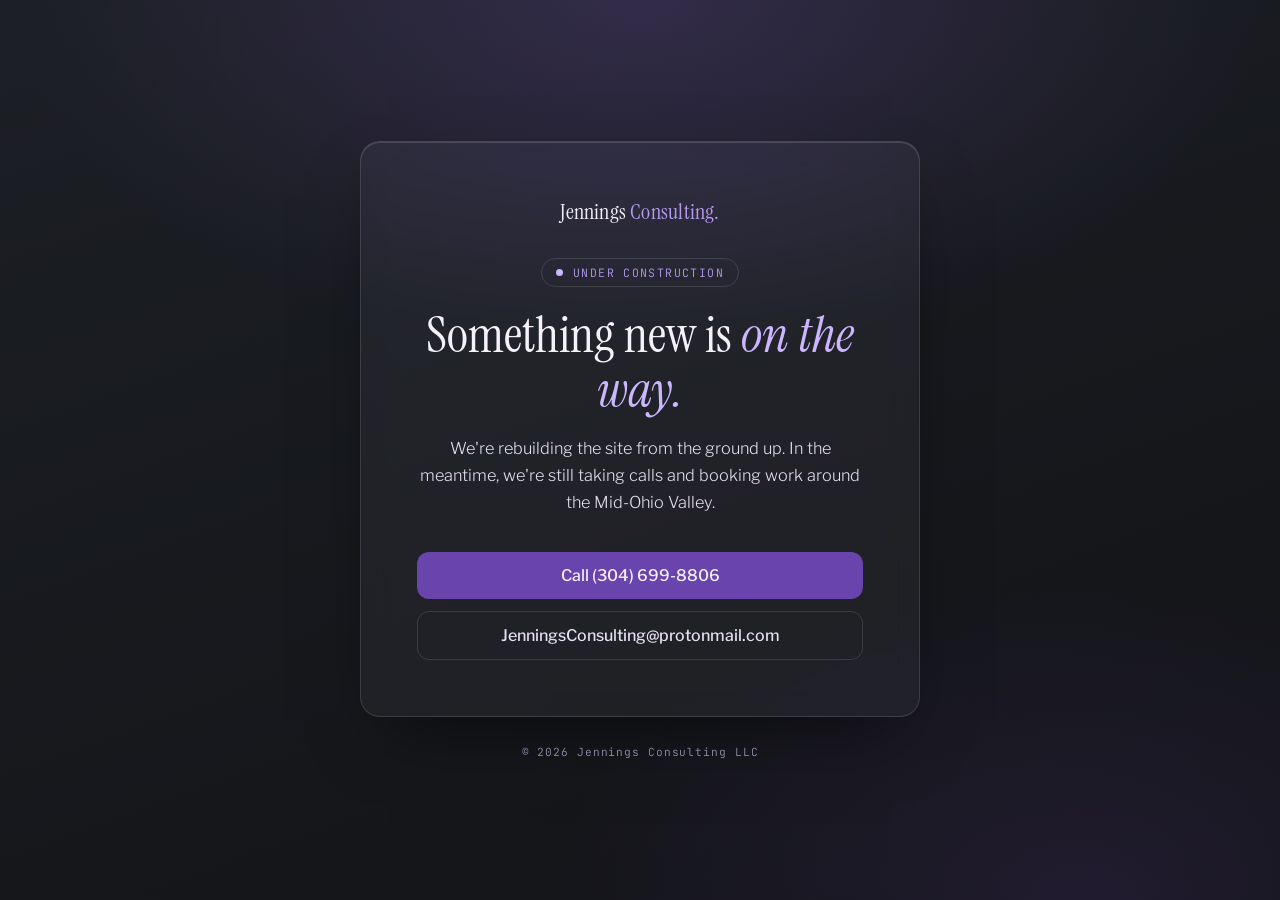
==== commit 43d11252: "Add under construction page for site rebuild Old site stays intact on main. Any old URL falls throug" ====
--- a/index.html
+++ b/index.html
@@ -1,226 +1,177 @@
-<!DOCTYPE html>
+<!doctype html>
 <html lang="en">
 <head>
-  <meta charset="UTF-8" />
-  <meta name="viewport" content="width=device-width, initial-scale=1.0" />
-  <title>Jennings Consulting — IT &amp; Network Infrastructure</title>
-  <meta name="description" content="Jennings Consulting — managed IT, network infrastructure, and security for small businesses in the Mid-Ohio Valley." />
+  <meta charset="utf-8" />
+  <meta name="viewport" content="width=device-width, initial-scale=1" />
+  <title>Jennings Consulting | New Site Coming Soon</title>
+  <meta name="description" content="Jennings Consulting is rebuilding its website. Still taking calls in the Mid-Ohio Valley." />
+  <meta name="robots" content="noindex" />
   <link rel="preconnect" href="https://fonts.googleapis.com" />
   <link rel="preconnect" href="https://fonts.gstatic.com" crossorigin />
-  <link href="https://fonts.googleapis.com/css2?family=Instrument+Serif:ital@0;1&family=JetBrains+Mono:wght@400;500;600&family=Libre+Franklin:wght@300;400;500;600&display=swap" rel="stylesheet" />
-  <link rel="stylesheet" href="style.css" />
+  <link href="https://fonts.googleapis.com/css2?family=Instrument+Serif:ital@0;1&family=JetBrains+Mono:wght@400;500&family=Libre+Franklin:wght@300;400;500&display=swap" rel="stylesheet" />
+  <style>
+    :root {
+      --bg-0: #121316;
+      --bg-1: #1c1f25;
+      --tile: rgba(255,255,255,.045);
+      --line: rgba(255,255,255,.12);
+      --edge-hi: rgba(255,255,255,.14);
+      --ink: #f5f1fc;
+      --text: #e6e0f2;
+      --faint: #a79ec4;
+      --violet: #b79bf0;
+      --violet-bright: #cbb6ff;
+      --violet-deep: #6a44ad;
+      --violet-deep-2: #7d55c8;
+      --serif: 'Instrument Serif', Georgia, serif;
+      --mono: 'JetBrains Mono', ui-monospace, monospace;
+      --sans: 'Libre Franklin', system-ui, sans-serif;
+    }
+
+    *, *::before, *::after { box-sizing: border-box; margin: 0; padding: 0; }
+
+    html, body { height: 100%; }
+
+    body {
+      font-family: var(--sans);
+      font-weight: 300;
+      color: var(--text);
+      background:
+        radial-gradient(ellipse 70% 55% at 50% 0%, rgba(138,99,212,.22), transparent 70%),
+        radial-gradient(ellipse 60% 50% at 85% 100%, rgba(106,68,173,.16), transparent 70%),
+        linear-gradient(160deg, var(--bg-1), var(--bg-0));
+      background-color: var(--bg-0);
+      min-height: 100vh;
+      display: flex;
+      flex-direction: column;
+      align-items: center;
+      justify-content: center;
+      padding: 48px 16px;
+      -webkit-font-smoothing: antialiased;
+    }
+
+    .card {
+      width: 100%;
+      max-width: 560px;
+      background: var(--tile);
+      border: 1px solid var(--line);
+      box-shadow: inset 0 1px 0 var(--edge-hi), 0 30px 70px -28px rgba(0,0,0,.6);
+      backdrop-filter: blur(12px) saturate(1.25);
+      -webkit-backdrop-filter: blur(12px) saturate(1.25);
+      border-radius: 20px;
+      padding: clamp(32px, 7vw, 56px);
+      text-align: center;
+      animation: rise .8s ease-out both;
+    }
+
+    .logo {
+      font-family: var(--serif);
+      font-size: 1.35rem;
+      color: var(--ink);
+      letter-spacing: .01em;
+    }
+    .logo span { color: var(--violet); }
+
+    .status {
+      display: inline-flex;
+      align-items: center;
+      gap: 10px;
+      margin: 32px 0 20px;
+      padding: 6px 14px;
+      border: 1px solid var(--line);
+      border-radius: 999px;
+      font-family: var(--mono);
+      font-size: .72rem;
+      letter-spacing: .12em;
+      text-transform: uppercase;
+      color: var(--violet);
+    }
+    .dot {
+      width: 7px; height: 7px;
+      border-radius: 50%;
+      background: var(--violet-bright);
+      box-shadow: 0 0 0 0 rgba(203,182,255,.6);
+      animation: pulse 2s infinite;
+    }
+
+    h1 {
+      font-family: var(--serif);
+      font-weight: 400;
+      font-size: clamp(2.2rem, 7vw, 3.2rem);
+      line-height: 1.08;
+      color: var(--ink);
+    }
+    h1 em { color: var(--violet-bright); }
+
+    p.lede {
+      margin: 18px auto 0;
+      max-width: 40ch;
+      font-size: 1.02rem;
+      line-height: 1.65;
+      color: var(--text);
+    }
+
+    .contact {
+      margin-top: 36px;
+      display: flex;
+      flex-direction: column;
+      gap: 12px;
+    }
+
+    .btn {
+      display: block;
+      padding: 14px 20px;
+      border-radius: 12px;
+      text-decoration: none;
+      font-weight: 500;
+      font-size: 1rem;
+      transition: background .2s, border-color .2s, transform .2s;
+    }
+    .btn:hover { transform: translateY(-1px); }
+    .btn-primary { background: var(--violet-deep); color: var(--ink); }
+    .btn-primary:hover { background: var(--violet-deep-2); }
+    .btn-ghost { border: 1px solid var(--line); color: var(--text); word-break: break-all; }
+    .btn-ghost:hover { border-color: var(--violet); color: var(--ink); }
+    .btn:focus-visible { outline: 2px solid var(--violet-bright); outline-offset: 3px; }
+
+    footer {
+      margin-top: 28px;
+      font-family: var(--mono);
+      font-size: .7rem;
+      letter-spacing: .08em;
+      color: var(--faint);
+      text-align: center;
+    }
+
+    @keyframes rise { from { opacity: 0; transform: translateY(14px); } to { opacity: 1; transform: none; } }
+    @keyframes pulse {
+      0%   { box-shadow: 0 0 0 0 rgba(203,182,255,.55); }
+      70%  { box-shadow: 0 0 0 9px rgba(203,182,255,0); }
+      100% { box-shadow: 0 0 0 0 rgba(203,182,255,0); }
+    }
+    @media (prefers-reduced-motion: reduce) {
+      .card, .dot { animation: none; }
+      .btn:hover { transform: none; }
+    }
+  </style>
 </head>
 <body>
+  <main class="card">
+    <div class="logo">Jennings<span> Consulting.</span></div>
 
-  <nav id="nav">
-    <a href="#top" class="nav-logo">Jennings Consulting<span class="logo-dot">•</span></a>
-    <ul class="nav-links">
-      <li><a href="#services">Services</a></li>
-      <li><a href="#approach">Approach</a></li>
-      <li><a href="about.html">About</a></li>
-      <li><a href="stats.html">The data</a></li>
-    </ul>
-    <a href="#contact" class="nav-cta">Get in touch</a>
-    <button class="hamburger" id="hamburger" aria-label="Open menu"><span></span><span></span><span></span></button>
-  </nav>
+    <div class="status"><span class="dot" aria-hidden="true"></span>Under construction</div>
 
-  <div class="mobile-menu" id="mobileMenu">
-    <a href="#services" class="mobile-link">Services</a>
-    <a href="#approach" class="mobile-link">Approach</a>
-    <a href="about.html" class="mobile-link">About</a>
-    <a href="stats.html" class="mobile-link">The data</a>
-    <a href="#contact" class="mobile-link">Get in touch</a>
-  </div>
+    <h1>Something new is <em>on the way.</em></h1>
 
-  <!-- HERO -->
-  <header class="hero" id="top">
-    <div class="hero-panel-text">
-      <div class="hero-deco" aria-hidden="true">
-        <svg class="hero-nodes" viewBox="0 0 520 420" fill="none" xmlns="http://www.w3.org/2000/svg">
-          <g stroke="rgba(190,165,245,0.35)" stroke-width="1">
-            <line x1="70" y1="90" x2="220" y2="50"/><line x1="220" y1="50" x2="360" y2="120"/>
-            <line x1="360" y1="120" x2="470" y2="70"/><line x1="220" y1="50" x2="180" y2="200"/>
-            <line x1="180" y1="200" x2="70" y2="90"/><line x1="180" y1="200" x2="330" y2="250"/>
-            <line x1="330" y1="250" x2="360" y2="120"/><line x1="330" y1="250" x2="440" y2="320"/>
-            <line x1="180" y1="200" x2="120" y2="350"/><line x1="120" y1="350" x2="300" y2="380"/>
-            <line x1="300" y1="380" x2="440" y2="320"/><line x1="470" y1="70" x2="440" y2="320"/>
-          </g>
-          <g fill="rgba(203,182,255,0.95)">
-            <circle cx="70" cy="90" r="3.5"/><circle cx="220" cy="50" r="4.5" class="node-pulse"/>
-            <circle cx="360" cy="120" r="3.5"/><circle cx="470" cy="70" r="3"/>
-            <circle cx="180" cy="200" r="5" class="node-pulse"/><circle cx="330" cy="250" r="4"/>
-            <circle cx="120" cy="350" r="3.5"/><circle cx="300" cy="380" r="4.5" class="node-pulse"/>
-            <circle cx="440" cy="320" r="3.5"/>
-          </g>
-        </svg>
-      </div>
-      <div class="hero-content">
-        <p class="hero-eyebrow reveal">Network &amp; Systems Infrastructure</p>
-        <h1 class="hero-title reveal">Technology that<br /><em>works.</em></h1>
-        <p class="hero-sub reveal">In a world focused on the next big thing, I watch out for the little guys.</p>
-        <div class="hero-actions reveal">
-          <a href="#contact" class="btn btn-solid">Request an assessment →</a>
-          <a href="#services" class="btn btn-line">See what I do</a>
-        </div>
-        <div class="hero-stats reveal">
-          <div class="trust-item"><span class="trust-num-text">Multi-Site</span><span class="trust-label">Enterprise experience</span></div>
-          <div class="trust-item"><span class="trust-num-text">Reduced Exposure</span><span class="trust-label">By default</span></div>
-          <div class="trust-item"><span class="trust-num-text">Communication</span><span class="trust-label">Nothing left to guesswork</span></div>
-          <div class="trust-item"><span class="trust-num-text">Local</span><span class="trust-label">Mid-Ohio Valley and beyond</span></div>
-        </div>
-      </div>
+    <p class="lede">We're rebuilding the site from the ground up. In the meantime, we're still taking calls and booking work around the Mid-Ohio Valley.</p>
+
+    <div class="contact">
+      <a class="btn btn-primary" href="tel:3046998806">Call (304) 699-8806</a>
+      <a class="btn btn-ghost" href="mailto:JenningsConsulting@protonmail.com">JenningsConsulting@protonmail.com</a>
     </div>
-  </header>
+  </main>
 
-  <!-- SERVICES -->
-  <section class="section" id="services">
-    <div class="section-head reveal">
-      <p class="kicker">What I do</p>
-      <h2 class="section-title">How I can work for you</h2>
-      <p class="section-lead">From a one-time assessment to fully managed infrastructure, I scale to fit your needs.</p>
-    </div>
-    <div class="cards">
-      <article class="card reveal">
-        <div class="card-index">01</div>
-        <h3 class="card-title">Full Assessment</h3>
-        <p class="card-body">Not sure where your IT stands? We'll walk through it together, and I'll help sort out what's necessary from what isn't.</p>
-        <ul class="card-list">
-          <li>Network &amp; Systems review</li>
-          <li>Security &amp; backup audit</li>
-          <li>Prioritized roadmap</li>
-        </ul>
-        <span class="card-price">Flat rate</span>
-      </article>
-      <article class="card card-feature reveal">
-        <div class="card-index">02</div>
-        <h3 class="card-title">Build &amp; Deploy</h3>
-        <p class="card-body">I take the findings and fix what matters and scale to you.</p>
-        <ul class="card-list">
-          <li>Systems deployments.</li>
-          <li>Network designs.</li>
-          <li>Smaller solutions</li>
-        </ul>
-        <span class="card-price">Essential / Professional</span>
-      </article>
-      <article class="card reveal">
-        <div class="card-index">03</div>
-        <h3 class="card-title">Network &amp; Infrastructure</h3>
-        <p class="card-body">I become the IT department you don't have to hire.</p>
-        <ul class="card-list">
-          <li>Backup, recovery &amp; updates</li>
-          <li>Failover</li>
-          <li>Same day resolutions</li>
-        </ul>
-        <span class="card-price">Fixed-scope quote</span>
-      </article>
-      <article class="card reveal">
-        <div class="card-index">04</div>
-        <h3 class="card-title">In a Pinch</h3>
-        <p class="card-body">Not every problem needs a contract. Call when something's wrong, no ongoing commitment, just a fix.</p>
-        <ul class="card-list">
-          <li>One-time service calls</li>
-          <li>No contract required</li>
-          <li>Open to any business or home</li>
-        </ul>
-        <span class="card-price">Per-call fee</span>
-      </article>
-      <article class="card reveal">
-        <div class="card-index">05</div>
-        <h3 class="card-title">E-Waste &amp; Resale</h3>
-        <p class="card-body">Old computers, phones, and electronics piling up? I'll take them off your hands, wipe them securely, and put usable hardware back to work instead of a landfill.</p>
-        <ul class="card-list">
-          <li>Free e-waste pickup</li>
-          <li>Secure data wiping</li>
-          <li>Refurbished gear resold, not landfilled</li>
-        </ul>
-        <span class="card-price">Open to the public</span>
-      </article>
-    </div>
-    <p class="cards-pricing-note">Contact for pricing</p>
-  </section>
-
-  <!-- APPROACH -->
-  <section class="section approach" id="approach">
-    <div class="approach-grid">
-      <div class="approach-copy reveal">
-        <p class="kicker">My approach</p>
-        <h2 class="section-title">Enterprise knowledge,<br />small-business attention.</h2>
-        <p class="approach-text">Small businesses deserve better than a ticket number. I bring the same energy I use managing enterprise infrastructure to businesses that actually matter to me. Yours included.</p>
-        <div class="approach-points">
-          <div class="ap-point"><span class="ap-mark"></span><div><strong>Clear communication, no guessing.</strong> If something's ever running behind, you'll hear it from me before it happens, not after.</div></div>
-          <div class="ap-point"><span class="ap-mark"></span><div><strong>Security-first - My default.</strong> Firewalls, backups, and access controls are baseline, never upsells.</div></div>
-          <div class="ap-point"><span class="ap-mark"></span><div><strong>Plain language.</strong> You'll always understand what you're paying for and why it matters.</div></div>
-        </div>
-      </div>
-      <div class="approach-visual reveal" id="approachVisual" aria-hidden="true">
-        <svg viewBox="0 0 480 430" fill="none" xmlns="http://www.w3.org/2000/svg">
-          <g stroke="rgba(200,178,255,0.30)" stroke-width="1">
-            <line x1="90" y1="80" x2="240" y2="130"/><line x1="240" y1="130" x2="390" y2="80"/>
-            <line x1="240" y1="130" x2="180" y2="270"/><line x1="180" y1="270" x2="330" y2="300"/>
-            <line x1="330" y1="300" x2="390" y2="80"/><line x1="90" y1="80" x2="180" y2="270"/>
-            <line x1="180" y1="270" x2="120" y2="380"/><line x1="330" y1="300" x2="400" y2="380"/>
-            <line x1="120" y1="380" x2="400" y2="380"/>
-          </g>
-          <g fill="rgba(210,190,255,0.9)">
-            <circle cx="90" cy="80" r="4"/><circle cx="240" cy="130" r="6" class="node-pulse"/>
-            <circle cx="390" cy="80" r="4"/><circle cx="180" cy="270" r="5" class="node-pulse"/>
-            <circle cx="330" cy="300" r="4.5"/><circle cx="120" cy="380" r="4"/><circle cx="400" cy="380" r="4"/>
-          </g>
-        </svg>
-      </div>
-    </div>
-  </section>
-
-  <!-- SECURITY -->
-  <section class="section healthcare" id="security">
-    <div class="hc-inner reveal">
-      <p class="kicker kicker-light">reliability</p>
-      <h2 class="section-title section-title-light">The basics done right.</h2>
-      <p class="hc-lead">Most small-business outages and breaches trace back to the fundamentals being skipped. We treat firewalls, backups, access controls, and monitoring as the baseline of every engagement — not options you find out you needed after something breaks.</p>
-      <div class="hc-tags">
-        <span>Firewall &amp; perimeter security</span>
-        <span>Backups &amp; recovery</span>
-        <span>Network segmentation</span>
-        <span>Secure remote access</span>
-        <span>Monitoring &amp; logging</span>
-        <span>AI-assisted alerts</span>
-      </div>
-      <a href="stats.html" class="btn btn-line hc-btn">Why it matters →</a>
-    </div>
-  </section>
-
-  <!-- CONTACT -->
-  <section class="section contact" id="contact">
-    <div class="contact-grid">
-      <div class="contact-copy reveal">
-        <p class="kicker">Get in touch</p>
-        <h2 class="section-title">Let's find out where<br />you stand.</h2>
-        <p class="contact-text">Start with an assessment, or just ask a question. Tell us a little about your business and we'll get back to you within one business day.</p>
-        <div class="contact-direct">
-          <a href="mailto:JenningsConsulting@protonmail.com" class="cd-link">JenningsConsulting@protonmail.com</a>
-          <a href="tel:3046998806" class="cd-link">(304) 699-8806</a>
-          <span class="cd-loc">Serving the Mid-Ohio Valley &amp; beyond</span>
-        </div>
-      </div>
-      <div class="contact-form-wrap reveal">
-        <form class="contact-form" id="contactForm" action="#" method="POST">
-          <div class="field"><label for="name">Name</label><input type="text" id="name" name="name" required /></div>
-          <div class="field"><label for="email">Email</label><input type="email" id="email" name="email" required /></div>
-          <div class="field"><label for="company">Company</label><input type="text" id="company" name="company" /></div>
-          <div class="field"><label for="message">How can we help?</label><textarea id="message" name="message" rows="4" required></textarea></div>
-          <button type="submit" class="btn btn-solid btn-full">Send message</button>
-          <p class="form-note" id="formNote"></p>
-        </form>
-      </div>
-    </div>
-  </section>
-
-  <footer class="footer">
-    <div class="footer-logo">Jennings<span class="logo-mark">Consulting.</span></div>
-    <p class="footer-tag">Network &amp; systems infrastructure for businesses that can't afford downtime.</p>
-    <p class="footer-fine">© <span id="year"></span> Jennings Consulting. · Vienna, WV</p>
-  </footer>
-
-  <script src="script.js"></script>
+  <footer>&copy; <span id="yr">2026</span> Jennings Consulting LLC</footer>
+  <script>document.getElementById('yr').textContent = new Date().getFullYear();</script>
 </body>
 </html>
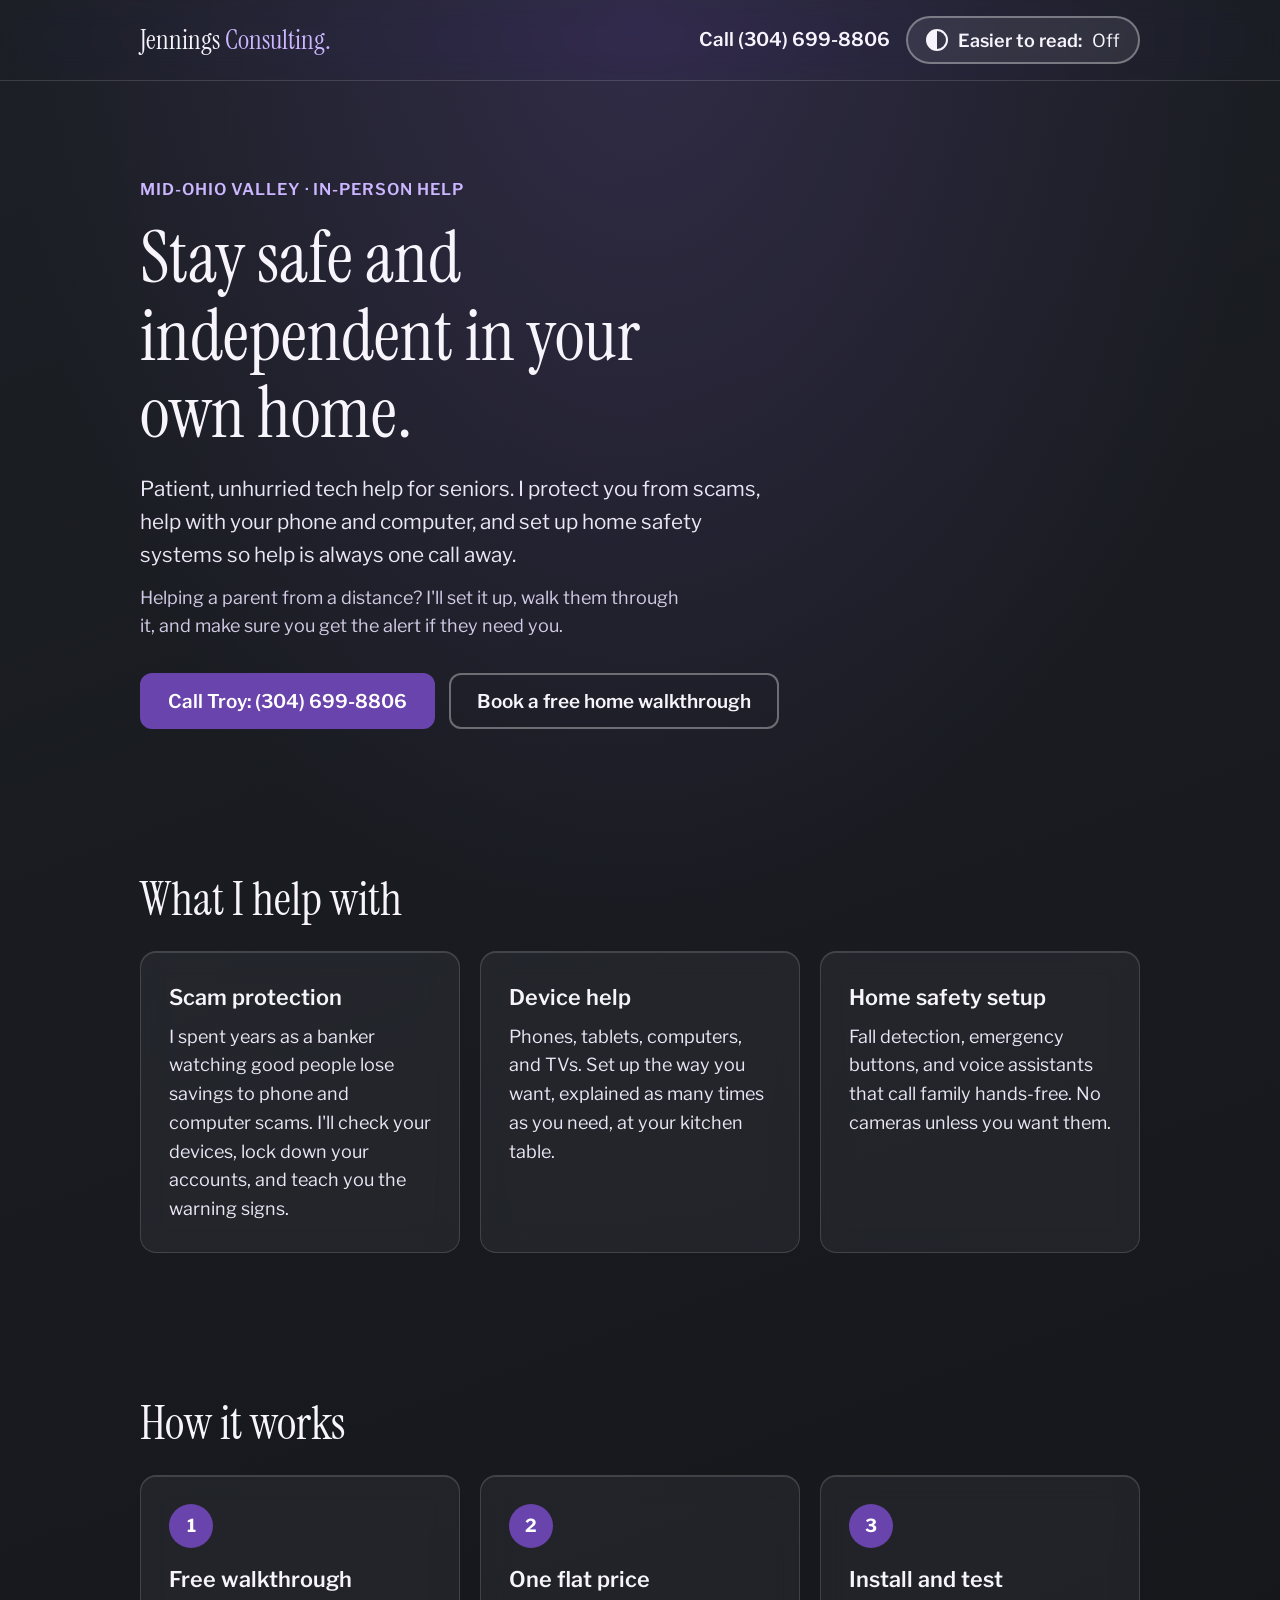
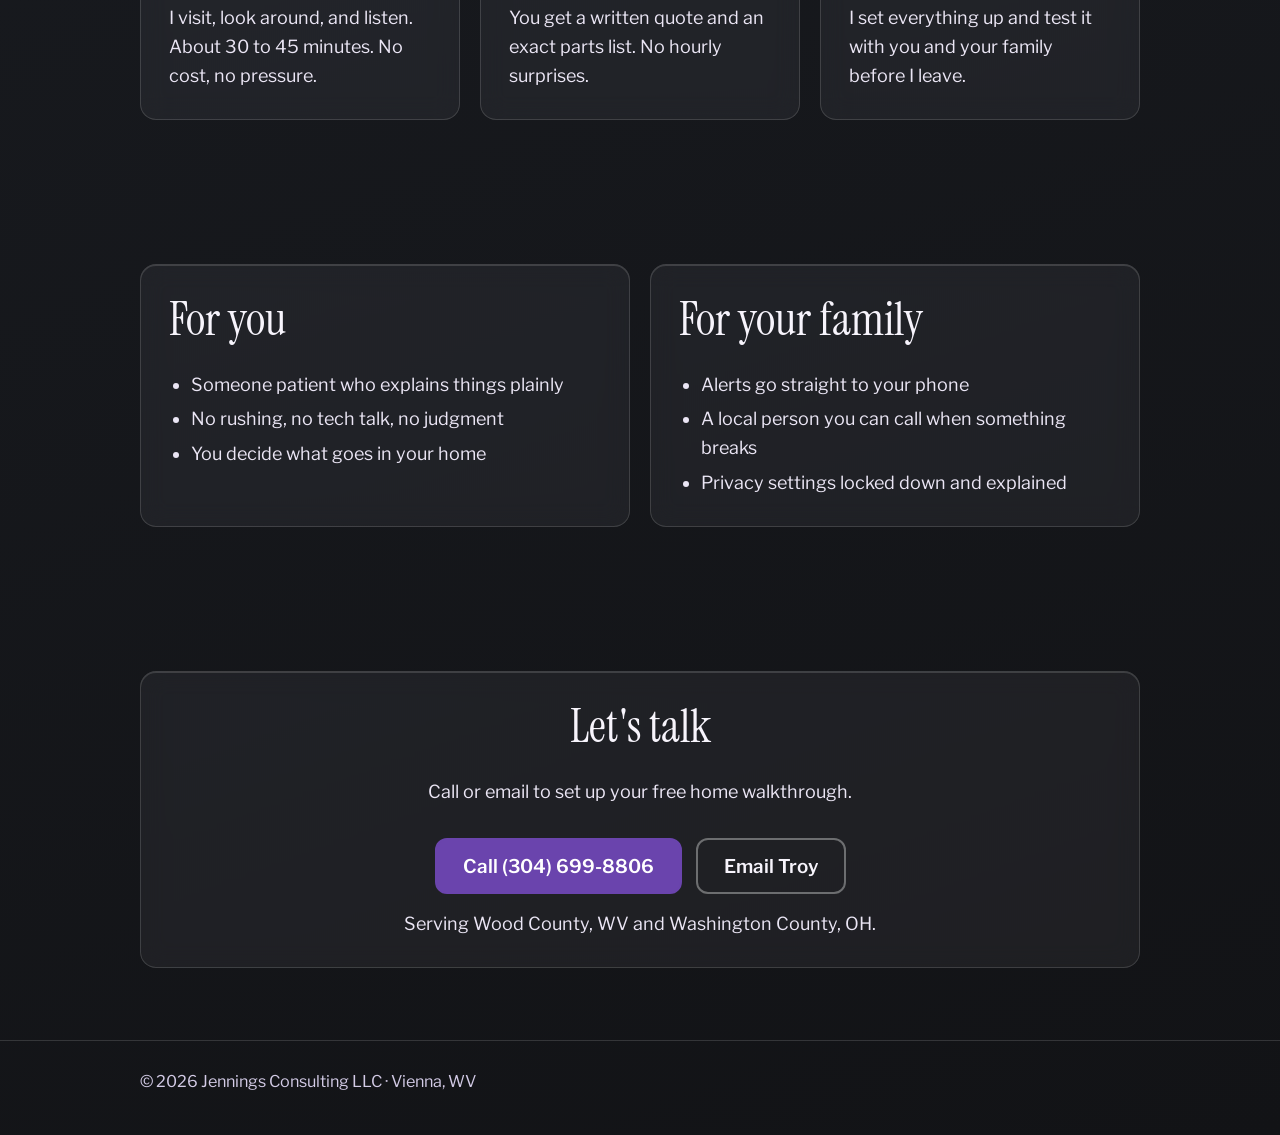
==== commit b6f7d943: "Senior-focused home page draft with Easier to read toggle Default keeps the dark violet JC look. The" ====
--- a/index.html
+++ b/index.html
@@ -1,177 +1,164 @@
-<!doctype html>
+<!DOCTYPE html>
 <html lang="en">
 <head>
-  <meta charset="utf-8" />
-  <meta name="viewport" content="width=device-width, initial-scale=1" />
-  <title>Jennings Consulting | New Site Coming Soon</title>
-  <meta name="description" content="Jennings Consulting is rebuilding its website. Still taking calls in the Mid-Ohio Valley." />
-  <meta name="robots" content="noindex" />
+  <meta charset="UTF-8" />
+  <meta name="viewport" content="width=device-width, initial-scale=1.0" />
+  <title>Jennings Consulting | Tech Help and Home Safety for Seniors</title>
+  <meta name="description" content="Patient, in-person tech help for seniors in the Mid-Ohio Valley: scam protection, device help, and home safety setups." />
+
+  <!-- Apply the saved reading mode before the page paints, so there's no flash. -->
+  <script>
+    (function () {
+      var mode = null;
+      try { mode = localStorage.getItem('jc-contrast'); } catch (e) {}
+      if (mode === null && window.matchMedia && window.matchMedia('(prefers-contrast: more)').matches) mode = 'high';
+      if (mode === 'high') document.documentElement.setAttribute('data-contrast', 'high');
+    })();
+  </script>
+
   <link rel="preconnect" href="https://fonts.googleapis.com" />
   <link rel="preconnect" href="https://fonts.gstatic.com" crossorigin />
-  <link href="https://fonts.googleapis.com/css2?family=Instrument+Serif:ital@0;1&family=JetBrains+Mono:wght@400;500&family=Libre+Franklin:wght@300;400;500&display=swap" rel="stylesheet" />
-  <style>
-    :root {
-      --bg-0: #121316;
-      --bg-1: #1c1f25;
-      --tile: rgba(255,255,255,.045);
-      --line: rgba(255,255,255,.12);
-      --edge-hi: rgba(255,255,255,.14);
-      --ink: #f5f1fc;
-      --text: #e6e0f2;
-      --faint: #a79ec4;
-      --violet: #b79bf0;
-      --violet-bright: #cbb6ff;
-      --violet-deep: #6a44ad;
-      --violet-deep-2: #7d55c8;
-      --serif: 'Instrument Serif', Georgia, serif;
-      --mono: 'JetBrains Mono', ui-monospace, monospace;
-      --sans: 'Libre Franklin', system-ui, sans-serif;
-    }
-
-    *, *::before, *::after { box-sizing: border-box; margin: 0; padding: 0; }
-
-    html, body { height: 100%; }
-
-    body {
-      font-family: var(--sans);
-      font-weight: 300;
-      color: var(--text);
-      background:
-        radial-gradient(ellipse 70% 55% at 50% 0%, rgba(138,99,212,.22), transparent 70%),
-        radial-gradient(ellipse 60% 50% at 85% 100%, rgba(106,68,173,.16), transparent 70%),
-        linear-gradient(160deg, var(--bg-1), var(--bg-0));
-      background-color: var(--bg-0);
-      min-height: 100vh;
-      display: flex;
-      flex-direction: column;
-      align-items: center;
-      justify-content: center;
-      padding: 48px 16px;
-      -webkit-font-smoothing: antialiased;
-    }
-
-    .card {
-      width: 100%;
-      max-width: 560px;
-      background: var(--tile);
-      border: 1px solid var(--line);
-      box-shadow: inset 0 1px 0 var(--edge-hi), 0 30px 70px -28px rgba(0,0,0,.6);
-      backdrop-filter: blur(12px) saturate(1.25);
-      -webkit-backdrop-filter: blur(12px) saturate(1.25);
-      border-radius: 20px;
-      padding: clamp(32px, 7vw, 56px);
-      text-align: center;
-      animation: rise .8s ease-out both;
-    }
-
-    .logo {
-      font-family: var(--serif);
-      font-size: 1.35rem;
-      color: var(--ink);
-      letter-spacing: .01em;
-    }
-    .logo span { color: var(--violet); }
-
-    .status {
-      display: inline-flex;
-      align-items: center;
-      gap: 10px;
-      margin: 32px 0 20px;
-      padding: 6px 14px;
-      border: 1px solid var(--line);
-      border-radius: 999px;
-      font-family: var(--mono);
-      font-size: .72rem;
-      letter-spacing: .12em;
-      text-transform: uppercase;
-      color: var(--violet);
-    }
-    .dot {
-      width: 7px; height: 7px;
-      border-radius: 50%;
-      background: var(--violet-bright);
-      box-shadow: 0 0 0 0 rgba(203,182,255,.6);
-      animation: pulse 2s infinite;
-    }
-
-    h1 {
-      font-family: var(--serif);
-      font-weight: 400;
-      font-size: clamp(2.2rem, 7vw, 3.2rem);
-      line-height: 1.08;
-      color: var(--ink);
-    }
-    h1 em { color: var(--violet-bright); }
-
-    p.lede {
-      margin: 18px auto 0;
-      max-width: 40ch;
-      font-size: 1.02rem;
-      line-height: 1.65;
-      color: var(--text);
-    }
-
-    .contact {
-      margin-top: 36px;
-      display: flex;
-      flex-direction: column;
-      gap: 12px;
-    }
-
-    .btn {
-      display: block;
-      padding: 14px 20px;
-      border-radius: 12px;
-      text-decoration: none;
-      font-weight: 500;
-      font-size: 1rem;
-      transition: background .2s, border-color .2s, transform .2s;
-    }
-    .btn:hover { transform: translateY(-1px); }
-    .btn-primary { background: var(--violet-deep); color: var(--ink); }
-    .btn-primary:hover { background: var(--violet-deep-2); }
-    .btn-ghost { border: 1px solid var(--line); color: var(--text); word-break: break-all; }
-    .btn-ghost:hover { border-color: var(--violet); color: var(--ink); }
-    .btn:focus-visible { outline: 2px solid var(--violet-bright); outline-offset: 3px; }
-
-    footer {
-      margin-top: 28px;
-      font-family: var(--mono);
-      font-size: .7rem;
-      letter-spacing: .08em;
-      color: var(--faint);
-      text-align: center;
-    }
-
-    @keyframes rise { from { opacity: 0; transform: translateY(14px); } to { opacity: 1; transform: none; } }
-    @keyframes pulse {
-      0%   { box-shadow: 0 0 0 0 rgba(203,182,255,.55); }
-      70%  { box-shadow: 0 0 0 9px rgba(203,182,255,0); }
-      100% { box-shadow: 0 0 0 0 rgba(203,182,255,0); }
-    }
-    @media (prefers-reduced-motion: reduce) {
-      .card, .dot { animation: none; }
-      .btn:hover { transform: none; }
-    }
-  </style>
+  <link href="https://fonts.googleapis.com/css2?family=Instrument+Serif&family=Libre+Franklin:wght@400;600;700&display=swap" rel="stylesheet" />
+  <link rel="stylesheet" href="site.css" />
 </head>
 <body>
-  <main class="card">
-    <div class="logo">Jennings<span> Consulting.</span></div>
+  <a class="skip" href="#main">Skip to main content</a>
 
-    <div class="status"><span class="dot" aria-hidden="true"></span>Under construction</div>
+  <header class="site-header">
+    <div class="wrap header-row">
+      <a href="index.html" class="logo">Jennings<span> Consulting.</span></a>
+      <div class="header-actions">
+        <a class="phone" href="tel:3046998806">Call (304) 699-8806</a>
+        <button type="button" class="contrast-toggle" id="contrastToggle" aria-pressed="false">
+          <span class="icon" aria-hidden="true"></span>
+          Easier to read: <span class="state" id="contrastState">Off</span>
+        </button>
+      </div>
+    </div>
+  </header>
 
-    <h1>Something new is <em>on the way.</em></h1>
+  <main id="main">
+    <!-- HERO -->
+    <div class="hero">
+      <div class="wrap">
+        <p class="kicker">Mid-Ohio Valley &middot; In-person help</p>
+        <h1>Stay safe and independent in your own home.</h1>
+        <p class="lede">Patient, unhurried tech help for seniors. I protect you from scams, help with your phone and computer, and set up home safety systems so help is always one call away.</p>
+        <p class="lede-family">Helping a parent from a distance? I'll set it up, walk them through it, and make sure you get the alert if they need you.</p>
+        <div class="btn-row">
+          <a class="btn btn-primary" href="tel:3046998806">Call Troy: (304) 699-8806</a>
+          <a class="btn btn-secondary" href="#contact">Book a free home walkthrough</a>
+        </div>
+      </div>
+    </div>
 
-    <p class="lede">We're rebuilding the site from the ground up. In the meantime, we're still taking calls and booking work around the Mid-Ohio Valley.</p>
+    <!-- WHAT I HELP WITH -->
+    <section id="services">
+      <div class="wrap">
+        <h2>What I help with</h2>
+        <div class="cards">
+          <div class="card">
+            <h3>Scam protection</h3>
+            <p>I spent years as a banker watching good people lose savings to phone and computer scams. I'll check your devices, lock down your accounts, and teach you the warning signs.</p>
+          </div>
+          <div class="card">
+            <h3>Device help</h3>
+            <p>Phones, tablets, computers, and TVs. Set up the way you want, explained as many times as you need, at your kitchen table.</p>
+          </div>
+          <div class="card">
+            <h3>Home safety setup</h3>
+            <p>Fall detection, emergency buttons, and voice assistants that call family hands-free. No cameras unless you want them.</p>
+          </div>
+        </div>
+      </div>
+    </section>
 
-    <div class="contact">
-      <a class="btn btn-primary" href="tel:3046998806">Call (304) 699-8806</a>
-      <a class="btn btn-ghost" href="mailto:JenningsConsulting@protonmail.com">JenningsConsulting@protonmail.com</a>
-    </div>
+    <!-- HOW IT WORKS -->
+    <section id="how">
+      <div class="wrap">
+        <h2>How it works</h2>
+        <ol class="steps">
+          <li class="card">
+            <h3>Free walkthrough</h3>
+            <p>I visit, look around, and listen. About 30 to 45 minutes. No cost, no pressure.</p>
+          </li>
+          <li class="card">
+            <h3>One flat price</h3>
+            <p>You get a written quote and an exact parts list. No hourly surprises.</p>
+          </li>
+          <li class="card">
+            <h3>Install and test</h3>
+            <p>I set everything up and test it with you and your family before I leave.</p>
+          </li>
+        </ol>
+      </div>
+    </section>
+
+    <!-- FOR SENIORS / FOR FAMILIES -->
+    <section id="who">
+      <div class="wrap split">
+        <div class="card">
+          <h2>For you</h2>
+          <ul>
+            <li>Someone patient who explains things plainly</li>
+            <li>No rushing, no tech talk, no judgment</li>
+            <li>You decide what goes in your home</li>
+          </ul>
+        </div>
+        <div class="card">
+          <h2>For your family</h2>
+          <ul>
+            <li>Alerts go straight to your phone</li>
+            <li>A local person you can call when something breaks</li>
+            <li>Privacy settings locked down and explained</li>
+          </ul>
+        </div>
+      </div>
+    </section>
+
+    <!-- CONTACT -->
+    <section id="contact" class="contact">
+      <div class="wrap">
+        <div class="card">
+          <h2>Let's talk</h2>
+          <p>Call or email to set up your free home walkthrough.</p>
+          <div class="btn-row">
+            <a class="btn btn-primary" href="tel:3046998806">Call (304) 699-8806</a>
+            <a class="btn btn-secondary" href="mailto:JenningsConsulting@protonmail.com">Email Troy</a>
+          </div>
+          <p class="area">Serving Wood County, WV and Washington County, OH.</p>
+        </div>
+      </div>
+    </section>
   </main>
 
-  <footer>&copy; <span id="yr">2026</span> Jennings Consulting LLC</footer>
-  <script>document.getElementById('yr').textContent = new Date().getFullYear();</script>
+  <footer>
+    <div class="wrap">&copy; <span id="yr">2026</span> Jennings Consulting LLC &middot; Vienna, WV</div>
+  </footer>
+
+  <script>
+    (function () {
+      var root = document.documentElement;
+      var btn = document.getElementById('contrastToggle');
+      var state = document.getElementById('contrastState');
+
+      function sync() {
+        var on = root.getAttribute('data-contrast') === 'high';
+        btn.setAttribute('aria-pressed', on ? 'true' : 'false');
+        state.textContent = on ? 'On' : 'Off';
+      }
+
+      btn.addEventListener('click', function () {
+        var on = root.getAttribute('data-contrast') === 'high';
+        if (on) root.removeAttribute('data-contrast');
+        else root.setAttribute('data-contrast', 'high');
+        try { localStorage.setItem('jc-contrast', on ? 'normal' : 'high'); } catch (e) {}
+        sync();
+      });
+
+      sync();
+      document.getElementById('yr').textContent = new Date().getFullYear();
+    })();
+  </script>
 </body>
 </html>
--- a/site.css
+++ b/site.css
@@ -0,0 +1,220 @@
+/* ============================================================
+   JC site.css (senior-focused redesign)
+   Default: the dark graphite + violet JC look.
+   High contrast: same layout, variables swapped via
+   <html data-contrast="high">. Nothing else changes.
+   ============================================================ */
+
+/* ---------- DEFAULT THEME (original JC look) ---------- */
+:root {
+  --bg-0: #121316;
+  --bg-1: #1c1f25;
+  --page-bg:
+    radial-gradient(ellipse 70% 50% at 50% 0%, rgba(138,99,212,.20), transparent 70%),
+    linear-gradient(160deg, var(--bg-1), var(--bg-0));
+
+  --tile:   rgba(255,255,255,.05);
+  --line:   rgba(255,255,255,.14);
+  --edge-hi: rgba(255,255,255,.14);
+  --blur:   blur(12px) saturate(1.25);
+
+  --ink:   #f7f4fc;   /* headings */
+  --text:  #ebe6f5;   /* body */
+  --muted: #d3cbe6;   /* secondary, still 10:1 on the dark field */
+
+  --accent:      #cbb6ff;  /* links, kickers */
+  --btn-bg:      #6a44ad;
+  --btn-bg-hover:#7d55c8;
+  --btn-text:    #ffffff;
+  --btn2-border: rgba(255,255,255,.35);
+  --btn2-text:   #f7f4fc;
+
+  --toggle-bg:     rgba(255,255,255,.08);
+  --toggle-border: rgba(255,255,255,.35);
+  --toggle-text:   #f7f4fc;
+
+  --focus: #cbb6ff;
+  --link-underline: none;
+  --border-w: 1px;
+
+  --serif: 'Instrument Serif', Georgia, serif;
+  --sans:  'Libre Franklin', system-ui, sans-serif;
+
+  --base: 18px;          /* body size, never below 18 */
+  --gutter: clamp(16px, 4vw, 40px);
+  --radius: 16px;
+}
+
+/* ---------- HIGH CONTRAST (variables only) ---------- */
+:root[data-contrast="high"] {
+  --page-bg: #ffffff;
+
+  --tile:   #ffffff;
+  --line:   #111111;
+  --edge-hi: transparent;
+  --blur:   none;
+
+  --ink:   #000000;
+  --text:  #111111;
+  --muted: #222222;
+
+  --accent:      #3d1f7a;
+  --btn-bg:      #3d1f7a;
+  --btn-bg-hover:#2a1257;
+  --btn-text:    #ffffff;
+  --btn2-border: #111111;
+  --btn2-text:   #000000;
+
+  --toggle-bg:     #ffde59;
+  --toggle-border: #000000;
+  --toggle-text:   #000000;
+
+  --focus: #000000;
+  --link-underline: underline;
+  --border-w: 2px;
+
+  --base: 21px;
+}
+
+/* ---------- BASE ---------- */
+*, *::before, *::after { box-sizing: border-box; margin: 0; padding: 0; }
+
+html { font-size: var(--base); scroll-behavior: smooth; }
+
+body {
+  font-family: var(--sans);
+  font-weight: 400;
+  line-height: 1.6;
+  color: var(--text);
+  background: var(--page-bg);
+  background-color: var(--bg-0);
+  min-height: 100vh;
+  -webkit-font-smoothing: antialiased;
+}
+:root[data-contrast="high"] body { background-color: #ffffff; }
+
+a { color: var(--accent); text-decoration: var(--link-underline); text-underline-offset: 3px; }
+a:hover { text-decoration: underline; }
+
+:focus-visible { outline: 3px solid var(--focus); outline-offset: 3px; border-radius: 6px; }
+
+.wrap { max-width: 1080px; margin: 0 auto; padding: 0 var(--gutter); }
+
+.skip {
+  position: absolute; left: -9999px; top: 8px;
+  background: var(--btn-bg); color: var(--btn-text); padding: 10px 16px; border-radius: 8px;
+}
+.skip:focus { left: 8px; z-index: 10; }
+
+/* ---------- HEADER ---------- */
+.site-header {
+  border-bottom: var(--border-w) solid var(--line);
+  backdrop-filter: var(--blur);
+  -webkit-backdrop-filter: var(--blur);
+}
+.header-row {
+  display: flex; flex-wrap: wrap; align-items: center; justify-content: space-between;
+  gap: 12px 20px; padding-top: 16px; padding-bottom: 16px;
+}
+.logo { font-family: var(--serif); font-size: 1.5rem; color: var(--ink); text-decoration: none; }
+.logo span { color: var(--accent); }
+.logo:hover { text-decoration: none; }
+
+.header-actions { display: flex; flex-wrap: wrap; align-items: center; gap: 12px; }
+
+.phone {
+  font-weight: 600; font-size: 1.05rem; color: var(--ink); text-decoration: none;
+  min-height: 48px; display: inline-flex; align-items: center; padding: 0 4px;
+}
+.phone:hover { text-decoration: underline; }
+
+/* The contrast toggle: always labeled in words, always 48px+ */
+.contrast-toggle {
+  display: inline-flex; align-items: center; gap: 10px;
+  min-height: 48px; padding: 0 18px;
+  font: 600 1rem var(--sans);
+  color: var(--toggle-text);
+  background: var(--toggle-bg);
+  border: 2px solid var(--toggle-border);
+  border-radius: 999px;
+  cursor: pointer;
+}
+.contrast-toggle .icon {
+  width: 22px; height: 22px; border-radius: 50%;
+  border: 2px solid currentColor;
+  background: linear-gradient(90deg, currentColor 50%, transparent 50%);
+  flex: none;
+}
+.contrast-toggle .state { font-weight: 400; }
+
+/* ---------- HERO ---------- */
+.hero { padding: clamp(48px, 8vw, 96px) 0 clamp(40px, 6vw, 72px); }
+.kicker {
+  font-size: .9rem; font-weight: 600; letter-spacing: .06em; text-transform: uppercase;
+  color: var(--accent); margin-bottom: 16px;
+}
+.hero h1 {
+  font-family: var(--serif); font-weight: 400;
+  font-size: clamp(2.4rem, 6vw, 4rem); line-height: 1.08;
+  color: var(--ink); max-width: 18ch;
+}
+:root[data-contrast="high"] .hero h1 { font-family: var(--sans); font-weight: 700; letter-spacing: -.01em; }
+
+.hero .lede { margin-top: 20px; font-size: 1.15rem; max-width: 46ch; color: var(--text); }
+.hero .lede-family { margin-top: 12px; max-width: 46ch; color: var(--muted); }
+
+.btn-row { display: flex; flex-wrap: wrap; gap: 14px; margin-top: 32px; }
+.btn {
+  display: inline-flex; align-items: center; justify-content: center;
+  min-height: 56px; padding: 0 26px; border-radius: 12px;
+  font: 600 1.05rem var(--sans); text-decoration: none;
+}
+.btn:hover { text-decoration: none; }
+.btn-primary { background: var(--btn-bg); color: var(--btn-text); border: 2px solid var(--btn-bg); }
+.btn-primary:hover { background: var(--btn-bg-hover); border-color: var(--btn-bg-hover); }
+.btn-secondary { color: var(--btn2-text); border: 2px solid var(--btn2-border); }
+.btn-secondary:hover { border-color: var(--accent); }
+
+/* ---------- SECTIONS ---------- */
+section { padding: clamp(40px, 6vw, 72px) 0; }
+h2 {
+  font-family: var(--serif); font-weight: 400; color: var(--ink);
+  font-size: clamp(1.9rem, 4vw, 2.6rem); line-height: 1.15; margin-bottom: 24px;
+}
+:root[data-contrast="high"] h2 { font-family: var(--sans); font-weight: 700; }
+h3 { font-size: 1.2rem; font-weight: 600; color: var(--ink); margin-bottom: 8px; }
+
+.cards { display: grid; gap: 20px; grid-template-columns: repeat(auto-fit, minmax(260px, 1fr)); }
+.card {
+  background: var(--tile);
+  border: var(--border-w) solid var(--line);
+  box-shadow: inset 0 1px 0 var(--edge-hi);
+  backdrop-filter: var(--blur); -webkit-backdrop-filter: var(--blur);
+  border-radius: var(--radius);
+  padding: 28px;
+}
+.card p { color: var(--text); }
+
+.steps { list-style: none; counter-reset: step; display: grid; gap: 20px; grid-template-columns: repeat(auto-fit, minmax(240px, 1fr)); }
+.steps li { counter-increment: step; }
+.steps li::before {
+  content: counter(step);
+  display: inline-flex; align-items: center; justify-content: center;
+  width: 44px; height: 44px; margin-bottom: 14px; border-radius: 50%;
+  font-weight: 700; color: var(--btn-text); background: var(--btn-bg);
+}
+
+.split { display: grid; gap: 20px; grid-template-columns: repeat(auto-fit, minmax(280px, 1fr)); }
+.split ul { margin-top: 12px; padding-left: 1.2em; }
+.split li { margin-top: 6px; }
+
+.contact .card { text-align: center; }
+.contact .btn-row { justify-content: center; }
+.area { margin-top: 16px; color: var(--muted); }
+
+footer {
+  border-top: var(--border-w) solid var(--line);
+  padding: 28px 0 40px; color: var(--muted); font-size: .9rem;
+}
+
+@media (prefers-reduced-motion: reduce) { html { scroll-behavior: auto; } }
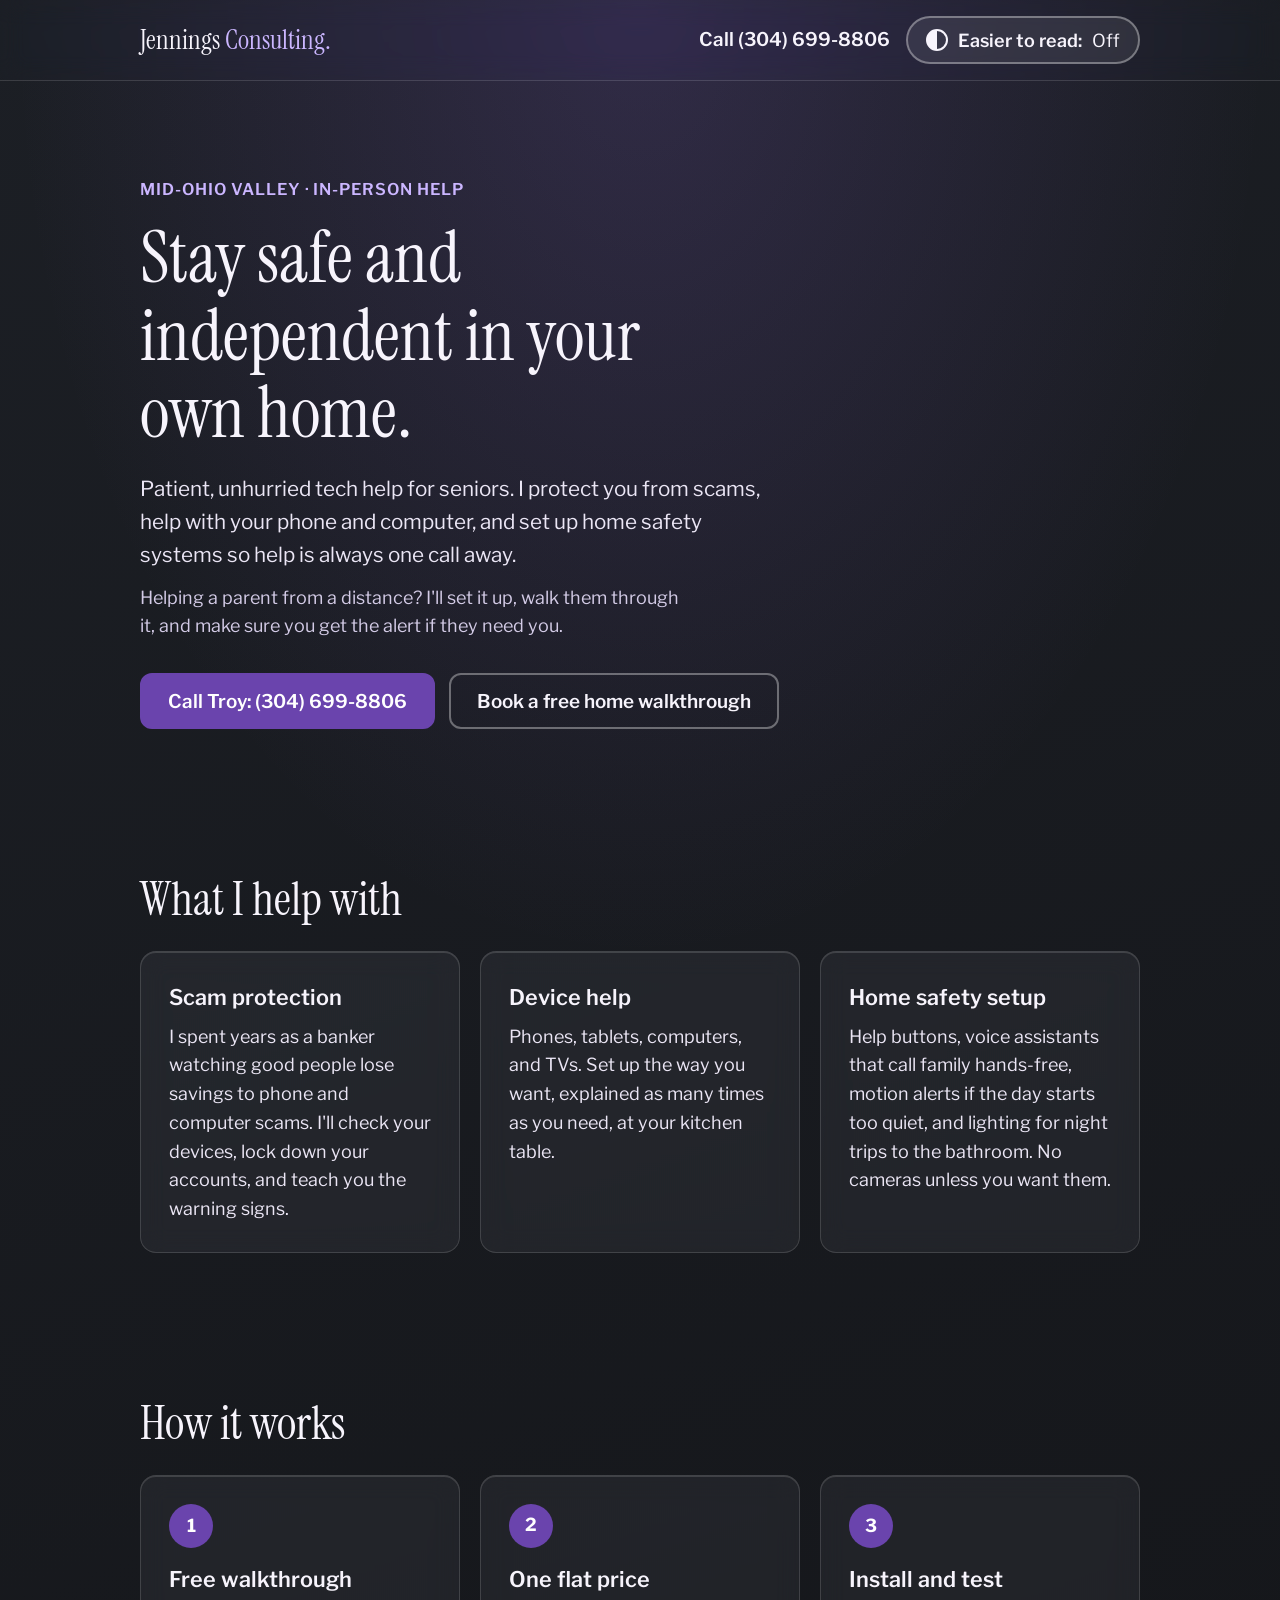
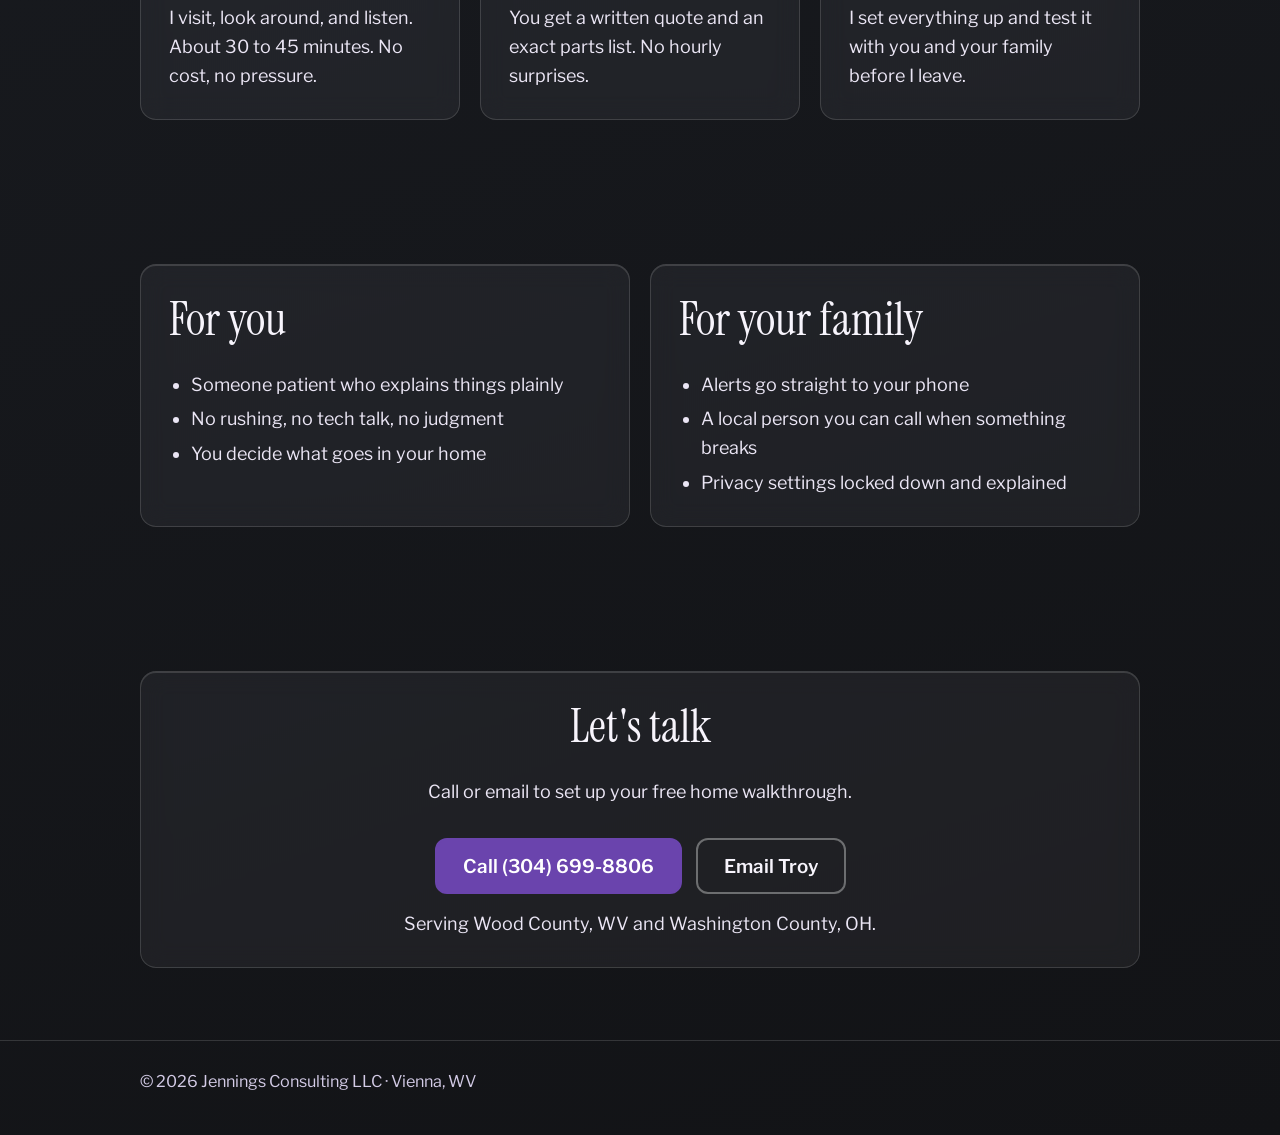
==== commit 88b92298: "Swap fall detection for the simpler safety kit in home page copy Co-Authored-By: Claude Opus 5.5 <no" ====
--- a/index.html
+++ b/index.html
@@ -67,7 +67,7 @@
           </div>
           <div class="card">
             <h3>Home safety setup</h3>
-            <p>Fall detection, emergency buttons, and voice assistants that call family hands-free. No cameras unless you want them.</p>
+            <p>Help buttons, voice assistants that call family hands-free, motion alerts if the day starts too quiet, and lighting for night trips to the bathroom. No cameras unless you want them.</p>
           </div>
         </div>
       </div>
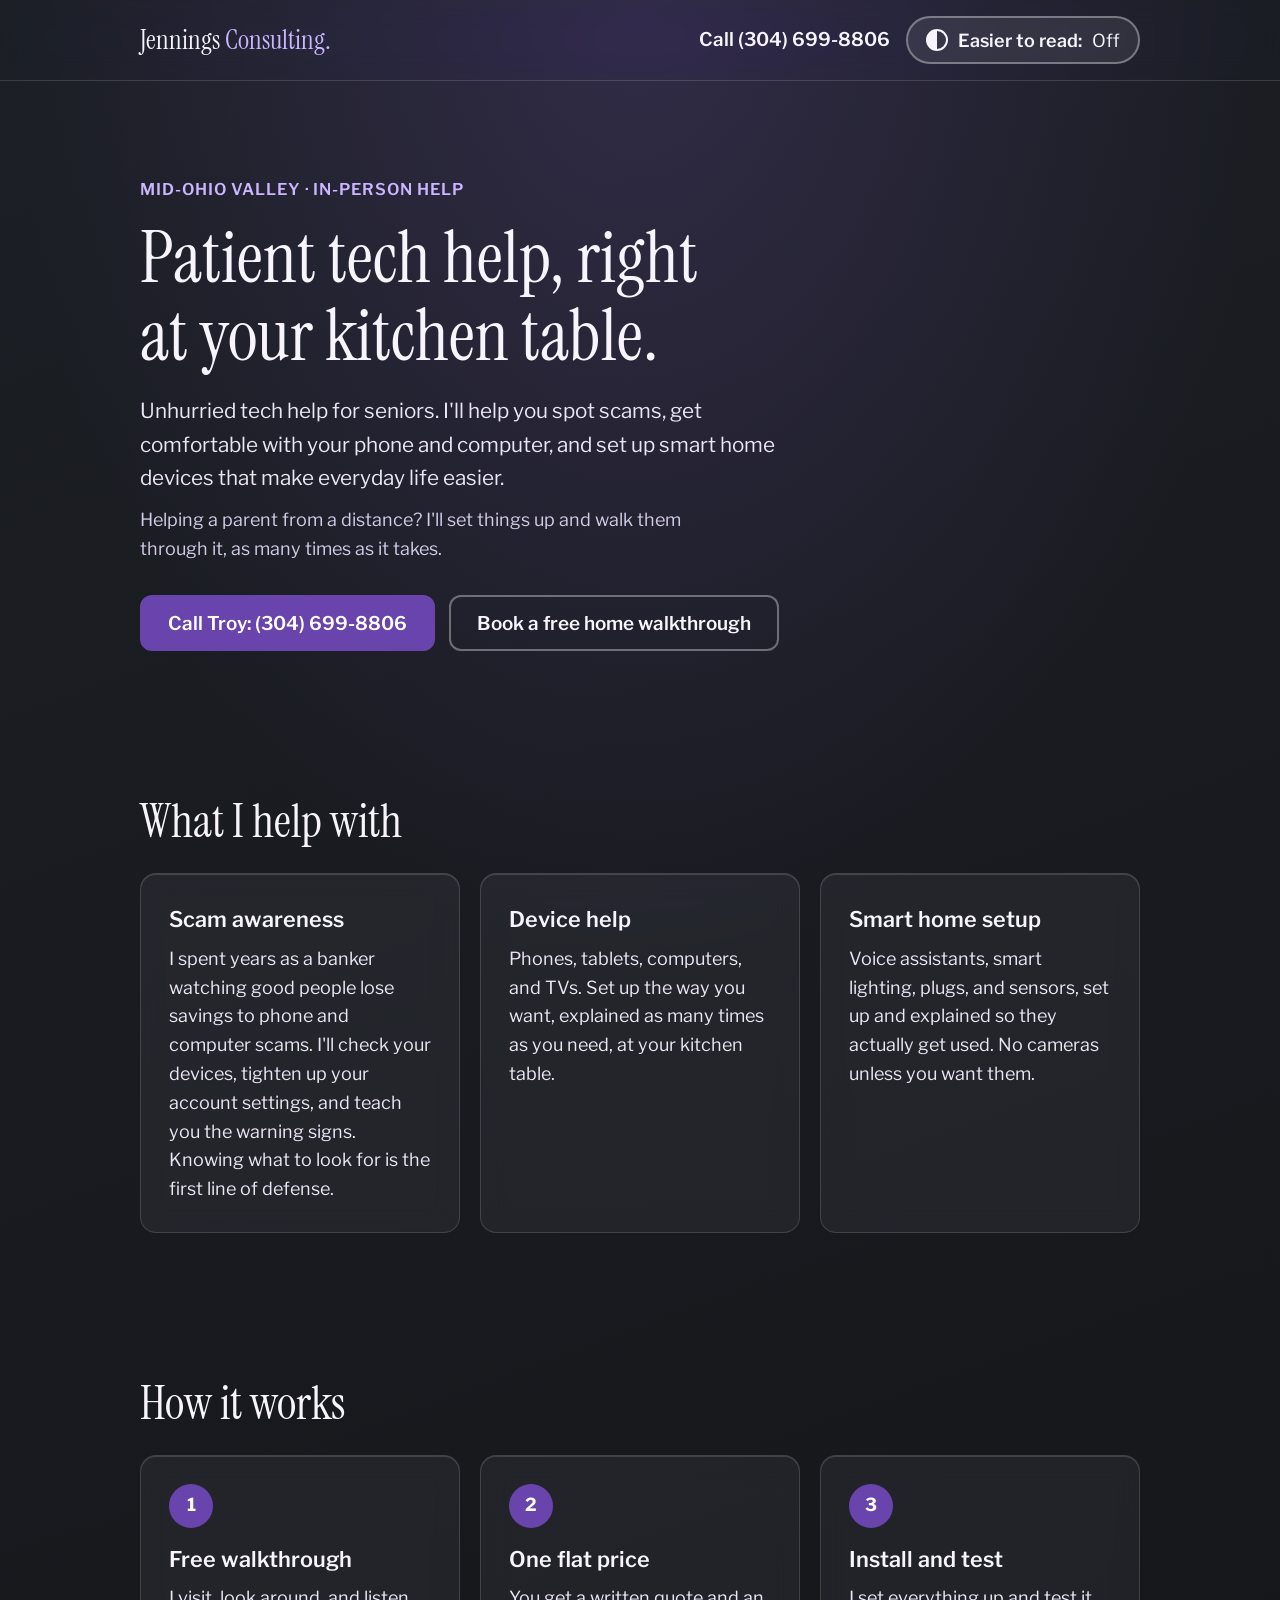
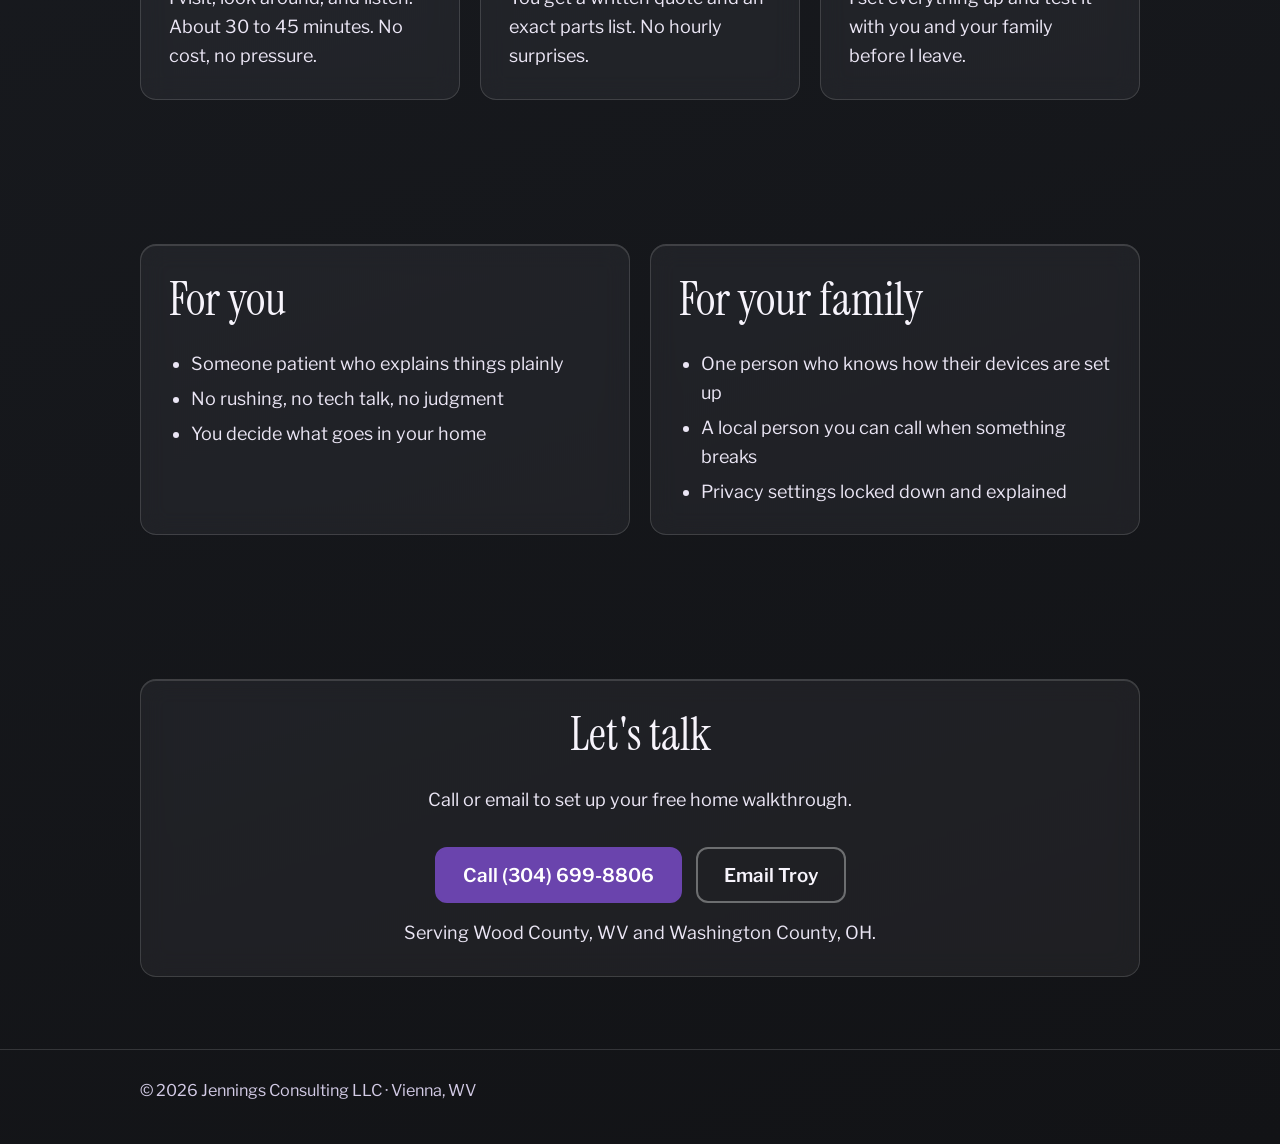
==== commit 010eae5c: "Rework home page copy to drop safety promises Keeps Troy's edits; reframes around patient help, scam" ====
--- a/index.html
+++ b/index.html
@@ -3,8 +3,8 @@
 <head>
   <meta charset="UTF-8" />
   <meta name="viewport" content="width=device-width, initial-scale=1.0" />
-  <title>Jennings Consulting | Tech Help and Home Safety for Seniors</title>
-  <meta name="description" content="Patient, in-person tech help for seniors in the Mid-Ohio Valley: scam protection, device help, and home safety setups." />
+  <title>Jennings Consulting | Patient Tech Help for Seniors</title>
+  <meta name="description" content="Patient, in-person tech help for seniors in the Mid-Ohio Valley: scam awareness, device help, and smart home setup." />
 
   <!-- Apply the saved reading mode before the page paints, so there's no flash. -->
   <script>
@@ -42,9 +42,9 @@
     <div class="hero">
       <div class="wrap">
         <p class="kicker">Mid-Ohio Valley &middot; In-person help</p>
-        <h1>Stay safe and independent in your own home.</h1>
-        <p class="lede">Patient, unhurried tech help for seniors. I protect you from scams, help with your phone and computer, and set up home safety systems so help is always one call away.</p>
-        <p class="lede-family">Helping a parent from a distance? I'll set it up, walk them through it, and make sure you get the alert if they need you.</p>
+        <h1>Patient tech help, right at your kitchen table.</h1>
+        <p class="lede">Unhurried tech help for seniors. I'll help you spot scams, get comfortable with your phone and computer, and set up smart home devices that make everyday life easier.</p>
+        <p class="lede-family">Helping a parent from a distance? I'll set things up and walk them through it, as many times as it takes.</p>
         <div class="btn-row">
           <a class="btn btn-primary" href="tel:3046998806">Call Troy: (304) 699-8806</a>
           <a class="btn btn-secondary" href="#contact">Book a free home walkthrough</a>
@@ -58,16 +58,16 @@
         <h2>What I help with</h2>
         <div class="cards">
           <div class="card">
-            <h3>Scam protection</h3>
-            <p>I spent years as a banker watching good people lose savings to phone and computer scams. I'll check your devices, lock down your accounts, and teach you the warning signs.</p>
+            <h3>Scam awareness</h3>
+            <p>I spent years as a banker watching good people lose savings to phone and computer scams. I'll check your devices, tighten up your account settings, and teach you the warning signs. Knowing what to look for is the first line of defense.</p>
           </div>
           <div class="card">
             <h3>Device help</h3>
             <p>Phones, tablets, computers, and TVs. Set up the way you want, explained as many times as you need, at your kitchen table.</p>
           </div>
           <div class="card">
-            <h3>Home safety setup</h3>
-            <p>Help buttons, voice assistants that call family hands-free, motion alerts if the day starts too quiet, and lighting for night trips to the bathroom. No cameras unless you want them.</p>
+            <h3>Smart home setup</h3>
+            <p>Voice assistants, smart lighting, plugs, and sensors, set up and explained so they actually get used. No cameras unless you want them.</p>
           </div>
         </div>
       </div>
@@ -108,7 +108,7 @@
         <div class="card">
           <h2>For your family</h2>
           <ul>
-            <li>Alerts go straight to your phone</li>
+            <li>One person who knows how their devices are set up</li>
             <li>A local person you can call when something breaks</li>
             <li>Privacy settings locked down and explained</li>
           </ul>
@@ -161,4 +161,4 @@
     })();
   </script>
 </body>
-</html>
+</html>
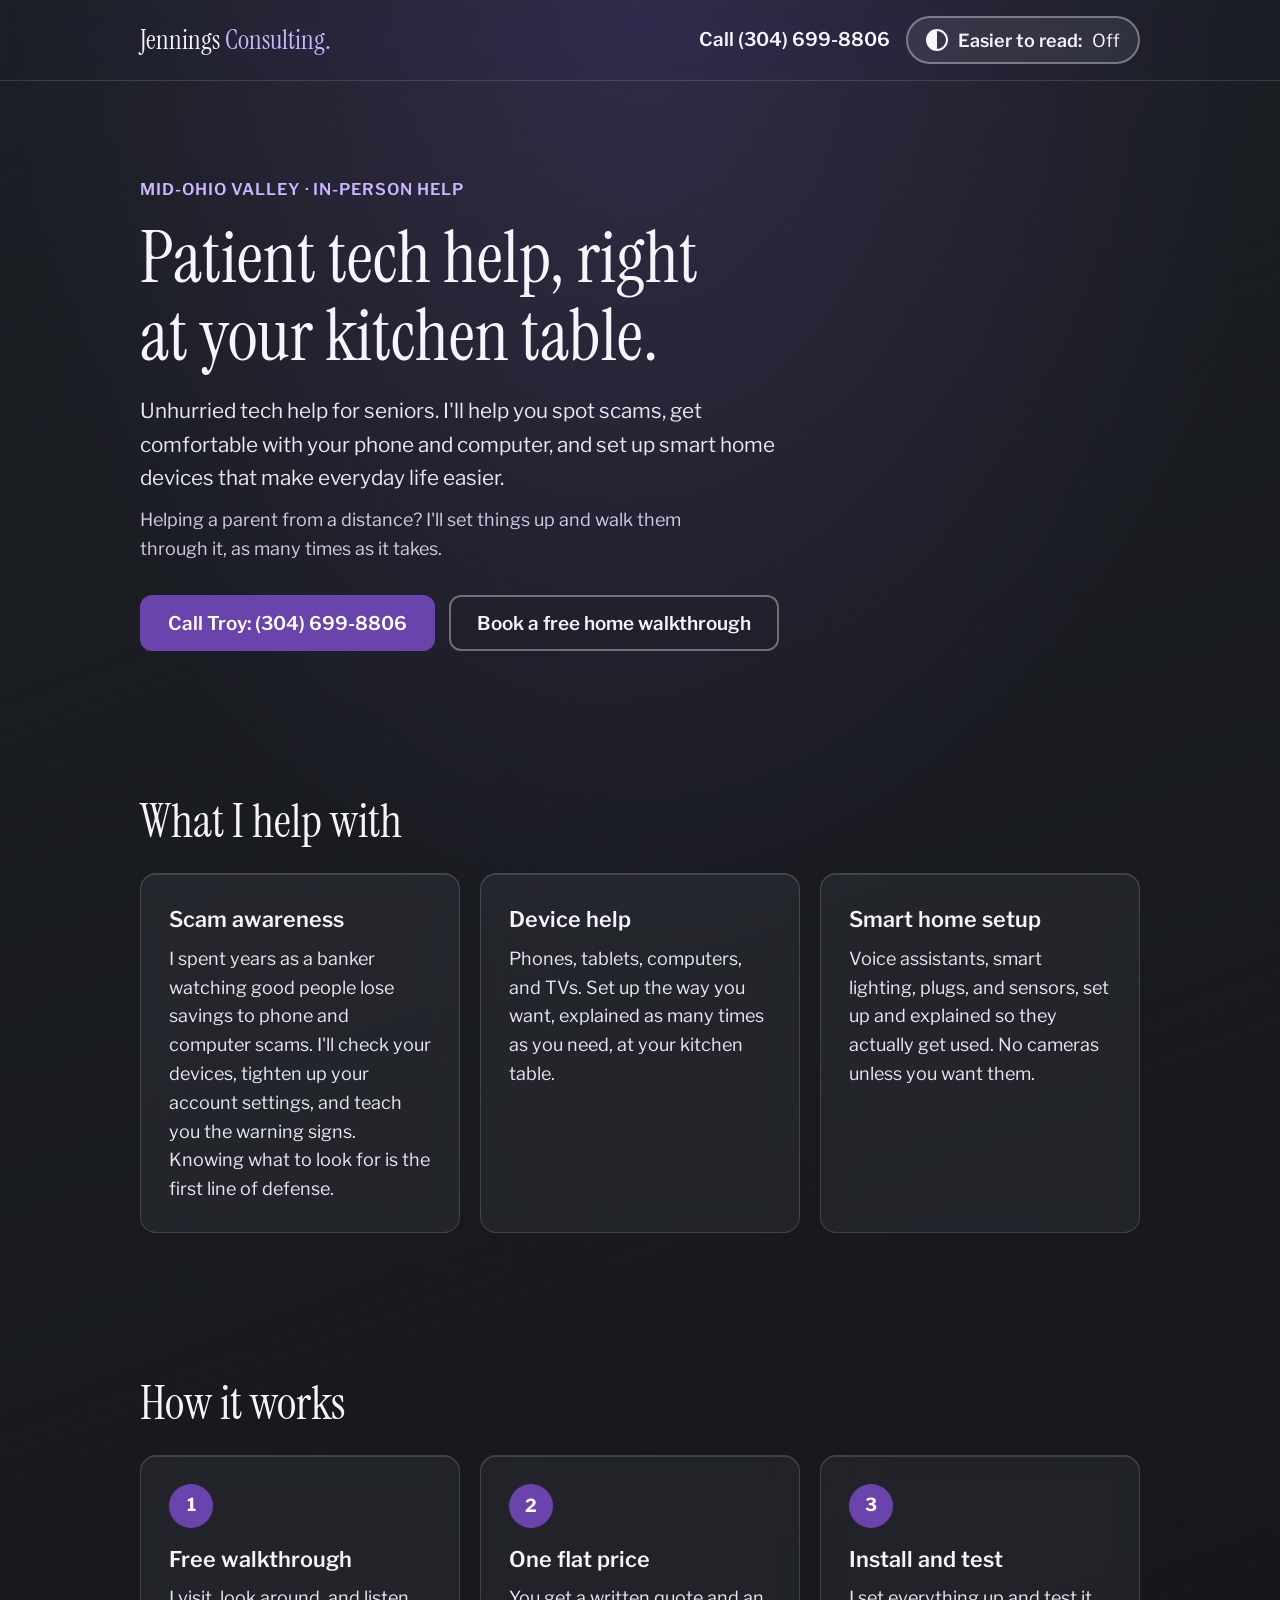
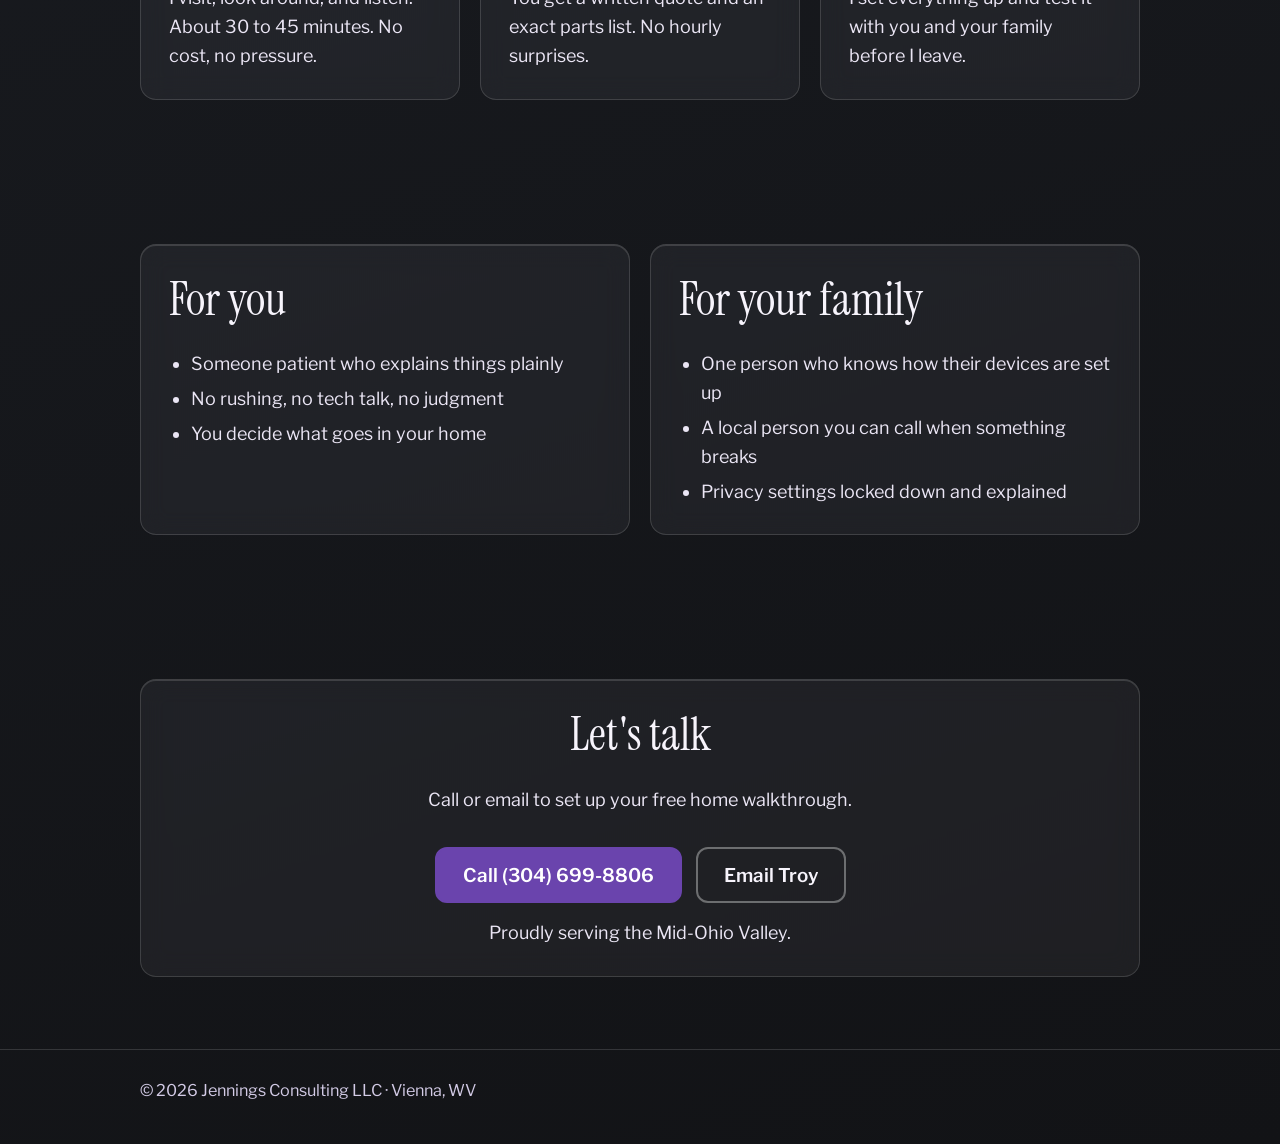
==== commit 9c985372: "Contact section: serving the Mid-Ohio Valley Co-Authored-By: Claude Opus 5.5 <noreply@anthropic.com>" ====
--- a/index.html
+++ b/index.html
@@ -126,7 +126,7 @@
             <a class="btn btn-primary" href="tel:3046998806">Call (304) 699-8806</a>
             <a class="btn btn-secondary" href="mailto:JenningsConsulting@protonmail.com">Email Troy</a>
           </div>
-          <p class="area">Serving Wood County, WV and Washington County, OH.</p>
+          <p class="area">Proudly serving the Mid-Ohio Valley.</p>
         </div>
       </div>
     </section>
